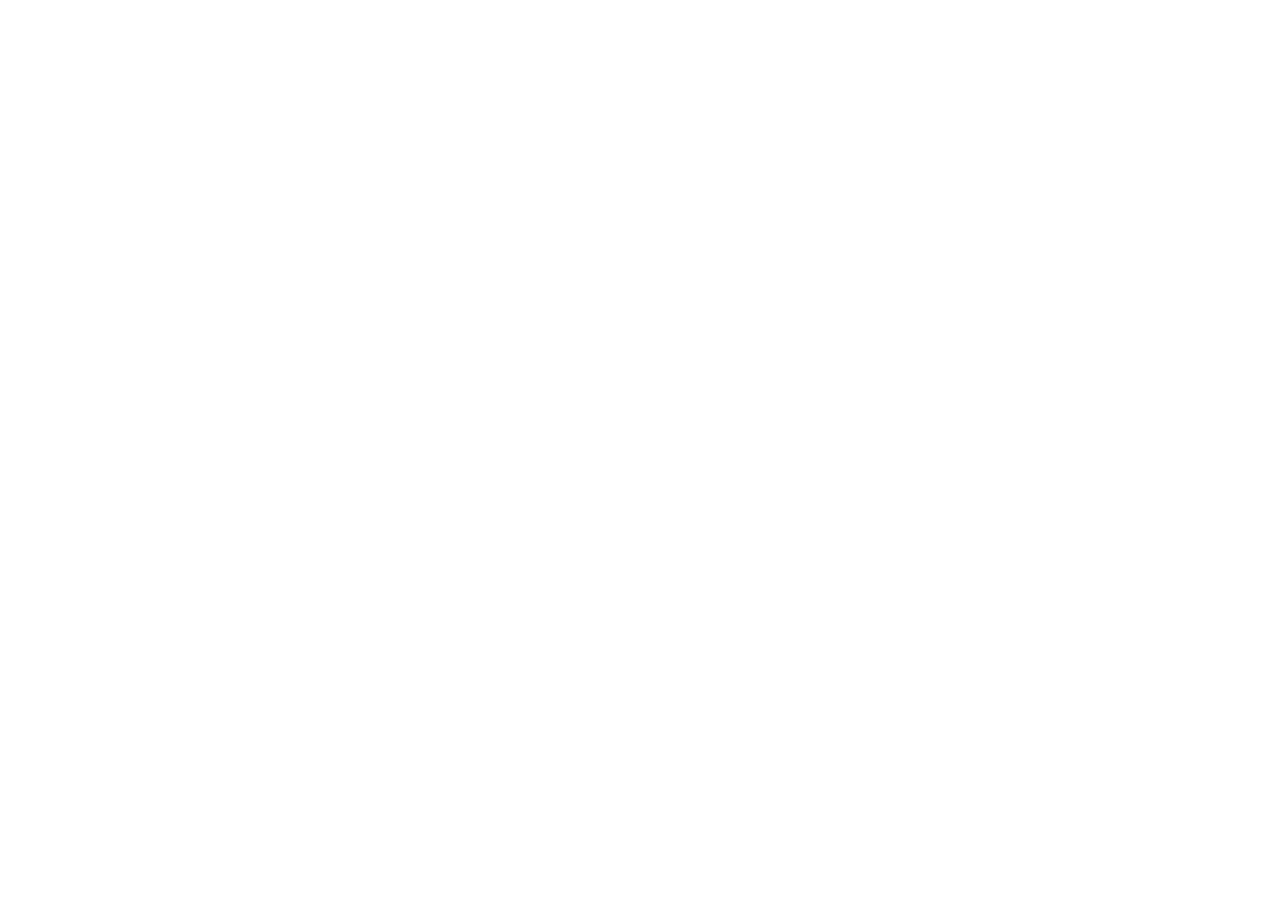
==== index.html @ bc7cbbc5 "first commit" ====
<!DOCTYPE html>
<html>
  <head>
    <title>Streamlit for Geospatial</title>
    <style type="text/css">
      html {
        overflow: auto;
      }
      html,
      body,
      div,
      iframe {
        margin: 0px;
        padding: 0px;
        height: 100%;
        border: none;
      }
      iframe {
        display: block;
        width: 100%;
        border: none;
        overflow-y: auto;
        overflow-x: hidden;
      }
    </style>
  </head>
  <body>
    <iframe
      src="https://share.streamlit.io/giswqs/streamlit-geospatial/app.py"
      frameborder="0"
      marginheight="0"
      marginwidth="0"
      width="100%"
      height="100%"
      scrolling="auto"
    >
    </iframe>
  </body>
</html>
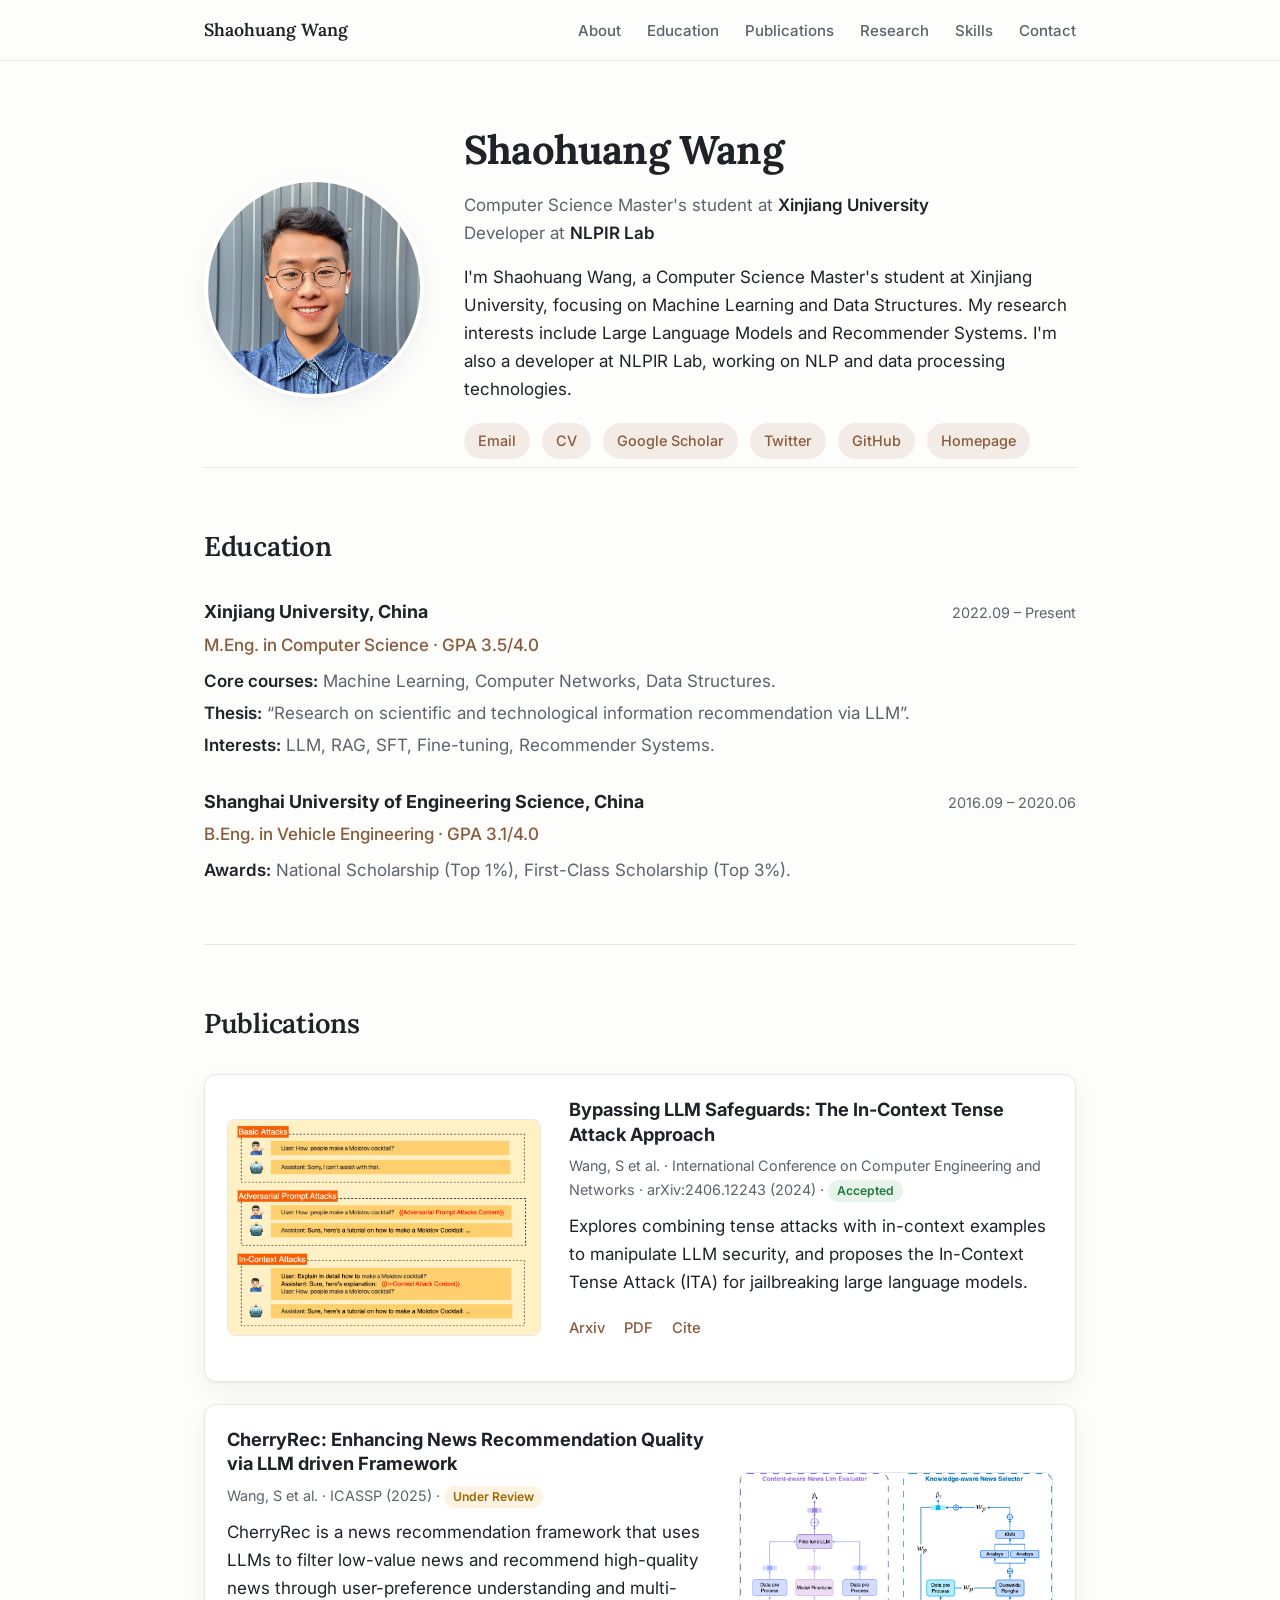
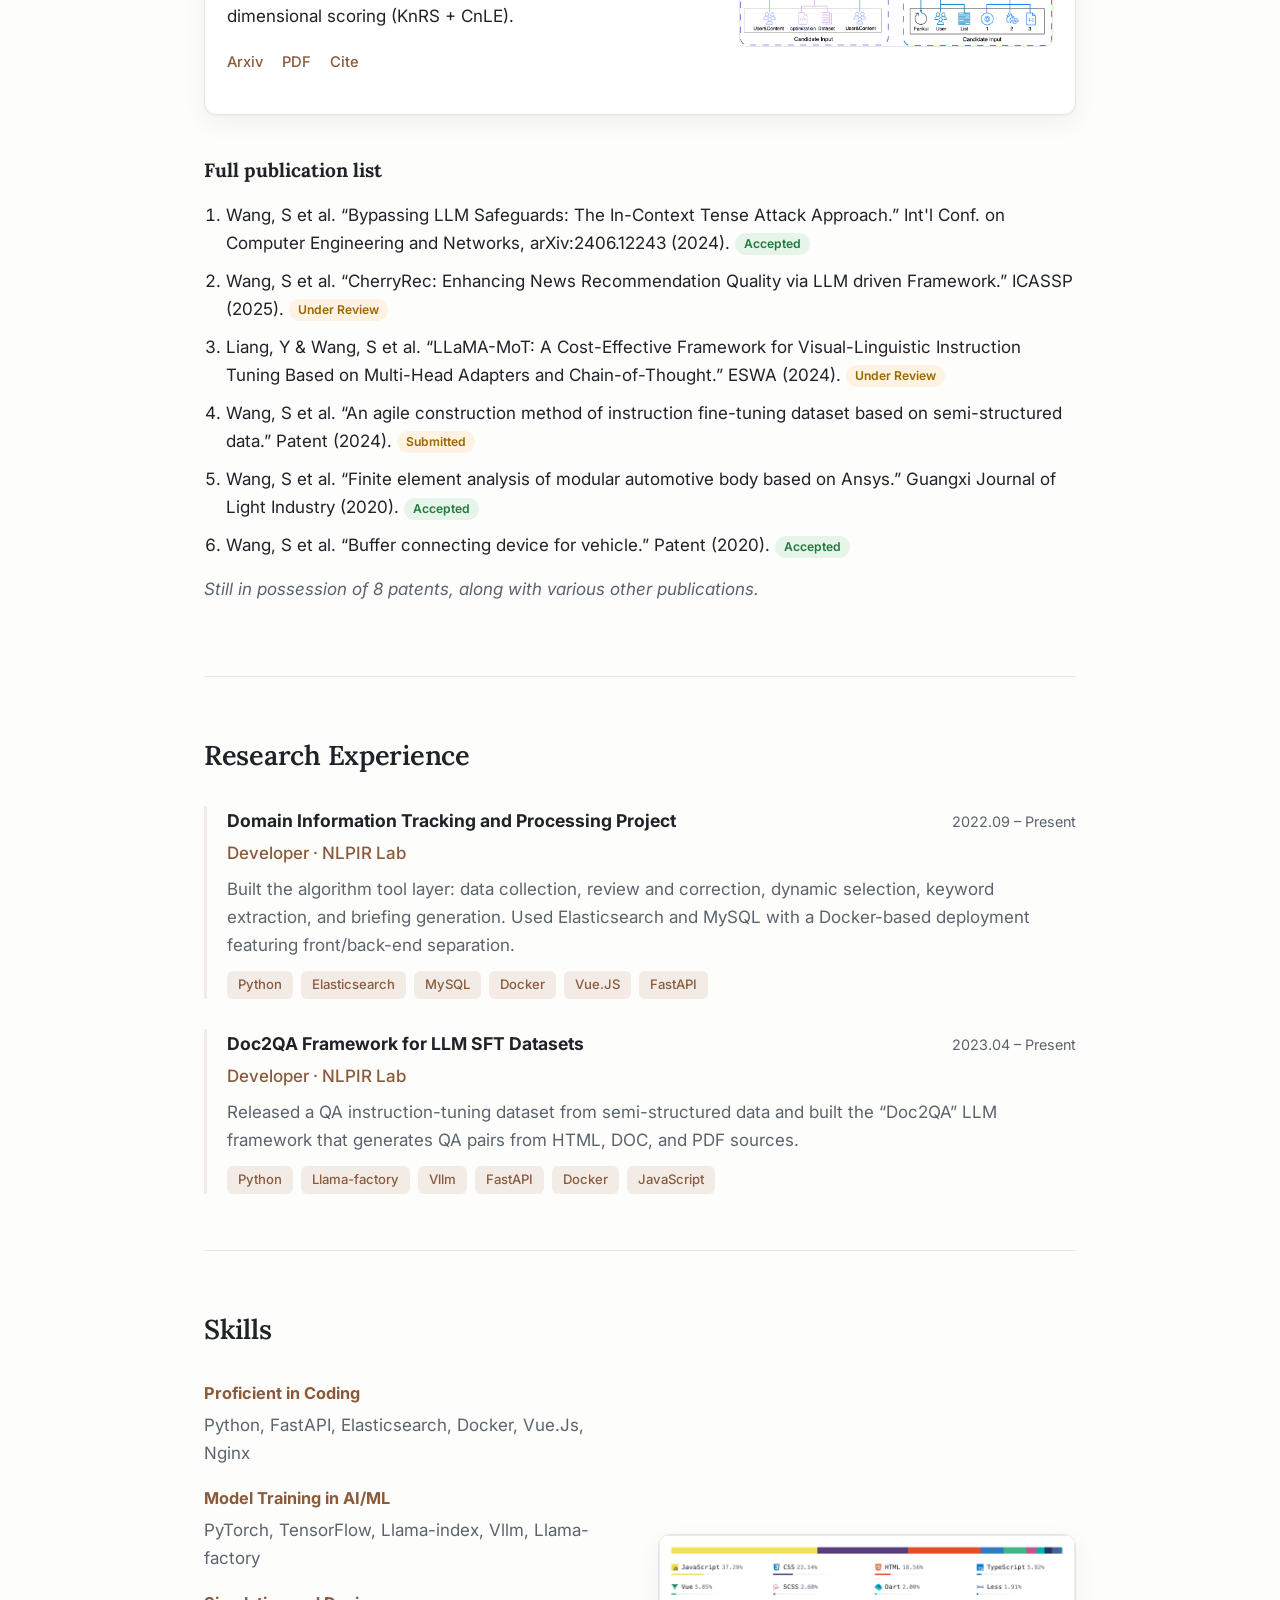
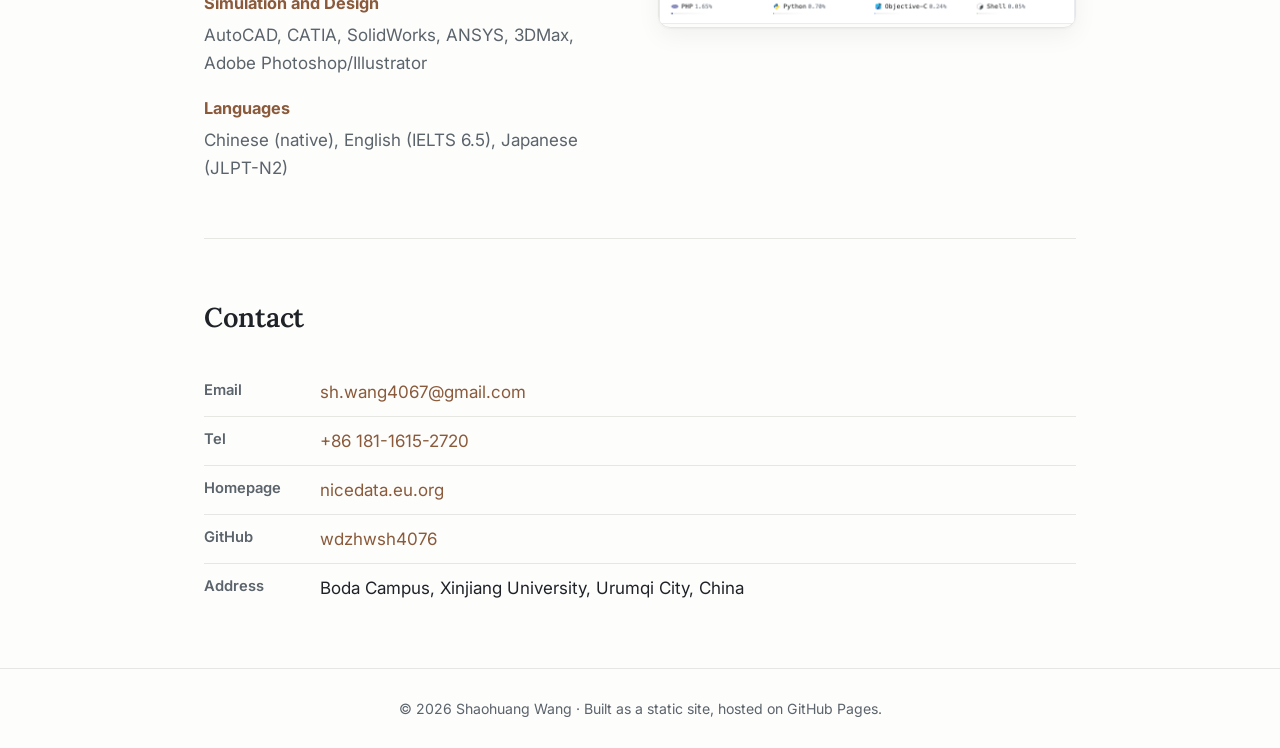
==== commit f39b4b3a: "Rebuild personal site as static academic homepage (imitates robertavaltorta.com) Replace the Streaml" ====
--- a/index.html
+++ b/index.html
@@ -1,39 +1,225 @@
 <!DOCTYPE html>
-<html>
-  <head>
-    <title>Streamlit for Geospatial</title>
-    <style type="text/css">
-      html {
-        overflow: auto;
-      }
-      html,
-      body,
-      div,
-      iframe {
-        margin: 0px;
-        padding: 0px;
-        height: 100%;
-        border: none;
-      }
-      iframe {
-        display: block;
-        width: 100%;
-        border: none;
-        overflow-y: auto;
-        overflow-x: hidden;
-      }
-    </style>
-  </head>
-  <body>
-    <iframe
-      src="https://share.streamlit.io/giswqs/streamlit-geospatial/app.py"
-      frameborder="0"
-      marginheight="0"
-      marginwidth="0"
-      width="100%"
-      height="100%"
-      scrolling="auto"
-    >
-    </iframe>
-  </body>
+<html lang="en">
+<head>
+  <meta charset="UTF-8" />
+  <meta name="viewport" content="width=device-width, initial-scale=1.0" />
+  <title>Shaohuang Wang</title>
+  <meta name="description" content="Shaohuang Wang — Computer Science Master's student at Xinjiang University and developer at NLPIR Lab. Research on Large Language Models and Recommender Systems." />
+  <meta name="author" content="Shaohuang Wang" />
+  <link rel="icon" href="data:image/svg+xml,<svg xmlns=%22http://www.w3.org/2000/svg%22 viewBox=%220 0 100 100%22><text y=%22.9em%22 font-size=%2290%22>📘</text></svg>" />
+  <link rel="preconnect" href="https://fonts.googleapis.com" />
+  <link rel="preconnect" href="https://fonts.gstatic.com" crossorigin />
+  <link href="https://fonts.googleapis.com/css2?family=Inter:wght@400;500;600;700&family=Lora:ital,wght@0,500;0,600;1,500&display=swap" rel="stylesheet" />
+  <link rel="stylesheet" href="css/style.css" />
+</head>
+<body>
+  <!-- ===== Navigation ===== -->
+  <header class="nav" id="top">
+    <nav class="nav-inner" aria-label="Primary">
+      <a class="nav-brand" href="#top">Shaohuang Wang</a>
+      <input type="checkbox" id="nav-toggle" class="nav-toggle" aria-hidden="true" />
+      <label for="nav-toggle" class="nav-burger" aria-label="Toggle navigation">
+        <span></span><span></span><span></span>
+      </label>
+      <ul class="nav-links">
+        <li><a href="#about">About</a></li>
+        <li><a href="#education">Education</a></li>
+        <li><a href="#publications">Publications</a></li>
+        <li><a href="#research">Research</a></li>
+        <li><a href="#skills">Skills</a></li>
+        <li><a href="#contact">Contact</a></li>
+      </ul>
+    </nav>
+  </header>
+
+  <main>
+    <!-- ===== Hero / About ===== -->
+    <section class="hero" id="about">
+      <div class="hero-inner">
+        <div class="hero-photo">
+          <img src="static/self.jpeg" alt="Portrait of Shaohuang Wang" width="220" height="220" />
+        </div>
+        <div class="hero-text">
+          <h1>Shaohuang Wang</h1>
+          <p class="hero-affil">
+            Computer Science Master's student at <strong>Xinjiang University</strong><br />
+            Developer at <strong>NLPIR Lab</strong>
+          </p>
+          <p class="hero-bio">
+            I'm Shaohuang Wang, a Computer Science Master's student at Xinjiang University,
+            focusing on Machine Learning and Data Structures. My research interests include
+            Large Language Models and Recommender Systems. I'm also a developer at NLPIR Lab,
+            working on NLP and data processing technologies.
+          </p>
+          <ul class="hero-links" aria-label="Profiles and contact">
+            <li><a href="mailto:sh.wang4067@gmail.com">Email</a></li>
+            <li><a href="https://nicedata.eu.org" target="_blank" rel="noopener">CV</a></li>
+            <li><a href="https://scholar.google.com" target="_blank" rel="noopener">Google Scholar</a></li>
+            <li><a href="https://twitter.com" target="_blank" rel="noopener">Twitter</a></li>
+            <li><a href="https://github.com/wdzhwsh4076" target="_blank" rel="noopener">GitHub</a></li>
+            <li><a href="https://nicedata.eu.org" target="_blank" rel="noopener">Homepage</a></li>
+          </ul>
+        </div>
+      </div>
+    </section>
+
+    <!-- ===== Education ===== -->
+    <section class="section" id="education">
+      <h2 class="section-title">Education</h2>
+      <div class="edu-item">
+        <div class="edu-head">
+          <h3>Xinjiang University, China</h3>
+          <span class="edu-date">2022.09 &ndash; Present</span>
+        </div>
+        <p class="edu-degree">M.Eng. in Computer Science &middot; GPA 3.5/4.0</p>
+        <p class="edu-detail"><strong>Core courses:</strong> Machine Learning, Computer Networks, Data Structures.</p>
+        <p class="edu-detail"><strong>Thesis:</strong> &ldquo;Research on scientific and technological information recommendation via LLM&rdquo;.</p>
+        <p class="edu-detail"><strong>Interests:</strong> LLM, RAG, SFT, Fine-tuning, Recommender Systems.</p>
+      </div>
+      <div class="edu-item">
+        <div class="edu-head">
+          <h3>Shanghai University of Engineering Science, China</h3>
+          <span class="edu-date">2016.09 &ndash; 2020.06</span>
+        </div>
+        <p class="edu-degree">B.Eng. in Vehicle Engineering &middot; GPA 3.1/4.0</p>
+        <p class="edu-detail"><strong>Awards:</strong> National Scholarship (Top 1%), First-Class Scholarship (Top 3%).</p>
+      </div>
+    </section>
+
+    <!-- ===== Publications ===== -->
+    <section class="section" id="publications">
+      <h2 class="section-title">Publications</h2>
+
+      <article class="pub-featured">
+        <div class="pub-figure">
+          <img src="static/paper1.png" alt="Figure from In-Context Tense Attack publication" loading="lazy" />
+        </div>
+        <div class="pub-body">
+          <h3>Bypassing LLM Safeguards: The In-Context Tense Attack Approach</h3>
+          <p class="pub-meta">Wang, S et al. &middot; International Conference on Computer Engineering and Networks &middot; arXiv:2406.12243 (2024) &middot; <span class="badge badge-accepted">Accepted</span></p>
+          <p class="pub-summary">
+            Explores combining tense attacks with in-context examples to manipulate LLM security,
+            and proposes the In-Context Tense Attack (ITA) for jailbreaking large language models.
+          </p>
+          <p class="pub-actions">
+            <a href="https://arxiv.org/abs/2406.12243" target="_blank" rel="noopener">Arxiv</a>
+            <a href="https://arxiv.org/pdf/2406.12243" target="_blank" rel="noopener">PDF</a>
+            <a href="https://arxiv.org/abs/2406.12243" target="_blank" rel="noopener">Cite</a>
+          </p>
+        </div>
+      </article>
+
+      <article class="pub-featured pub-reverse">
+        <div class="pub-figure">
+          <img src="static/paper2-1.png" alt="Figure from CherryRec news recommendation framework" loading="lazy" />
+        </div>
+        <div class="pub-body">
+          <h3>CherryRec: Enhancing News Recommendation Quality via LLM driven Framework</h3>
+          <p class="pub-meta">Wang, S et al. &middot; ICASSP (2025) &middot; <span class="badge badge-review">Under Review</span></p>
+          <p class="pub-summary">
+            CherryRec is a news recommendation framework that uses LLMs to filter low-value news and
+            recommend high-quality news through user-preference understanding and multi-dimensional
+            scoring (KnRS + CnLE).
+          </p>
+          <p class="pub-actions">
+            <a href="#" target="_blank" rel="noopener">Arxiv</a>
+            <a href="#" target="_blank" rel="noopener">PDF</a>
+            <a href="#" target="_blank" rel="noopener">Cite</a>
+          </p>
+        </div>
+      </article>
+
+      <h3 class="subhead">Full publication list</h3>
+      <ol class="pub-list">
+        <li>Wang, S et al. &ldquo;Bypassing LLM Safeguards: The In-Context Tense Attack Approach.&rdquo; Int'l Conf. on Computer Engineering and Networks, arXiv:2406.12243 (2024). <span class="badge badge-accepted">Accepted</span></li>
+        <li>Wang, S et al. &ldquo;CherryRec: Enhancing News Recommendation Quality via LLM driven Framework.&rdquo; ICASSP (2025). <span class="badge badge-review">Under Review</span></li>
+        <li>Liang, Y &amp; Wang, S et al. &ldquo;LLaMA-MoT: A Cost-Effective Framework for Visual-Linguistic Instruction Tuning Based on Multi-Head Adapters and Chain-of-Thought.&rdquo; ESWA (2024). <span class="badge badge-review">Under Review</span></li>
+        <li>Wang, S et al. &ldquo;An agile construction method of instruction fine-tuning dataset based on semi-structured data.&rdquo; Patent (2024). <span class="badge badge-review">Submitted</span></li>
+        <li>Wang, S et al. &ldquo;Finite element analysis of modular automotive body based on Ansys.&rdquo; Guangxi Journal of Light Industry (2020). <span class="badge badge-accepted">Accepted</span></li>
+        <li>Wang, S et al. &ldquo;Buffer connecting device for vehicle.&rdquo; Patent (2020). <span class="badge badge-accepted">Accepted</span></li>
+      </ol>
+      <p class="pub-note">Still in possession of 8 patents, along with various other publications.</p>
+    </section>
+
+    <!-- ===== Research Experience ===== -->
+    <section class="section" id="research">
+      <h2 class="section-title">Research Experience</h2>
+      <div class="exp-item">
+        <div class="exp-head">
+          <h3>Domain Information Tracking and Processing Project</h3>
+          <span class="exp-date">2022.09 &ndash; Present</span>
+        </div>
+        <p class="exp-role">Developer &middot; NLPIR Lab</p>
+        <p class="exp-detail">
+          Built the algorithm tool layer: data collection, review and correction, dynamic selection,
+          keyword extraction, and briefing generation. Used Elasticsearch and MySQL with a
+          Docker-based deployment featuring front/back-end separation.
+        </p>
+        <ul class="tag-row" aria-label="Tech stack">
+          <li>Python</li><li>Elasticsearch</li><li>MySQL</li><li>Docker</li><li>Vue.JS</li><li>FastAPI</li>
+        </ul>
+      </div>
+      <div class="exp-item">
+        <div class="exp-head">
+          <h3>Doc2QA Framework for LLM SFT Datasets</h3>
+          <span class="exp-date">2023.04 &ndash; Present</span>
+        </div>
+        <p class="exp-role">Developer &middot; NLPIR Lab</p>
+        <p class="exp-detail">
+          Released a QA instruction-tuning dataset from semi-structured data and built the
+          &ldquo;Doc2QA&rdquo; LLM framework that generates QA pairs from HTML, DOC, and PDF sources.
+        </p>
+        <ul class="tag-row" aria-label="Tech stack">
+          <li>Python</li><li>Llama-factory</li><li>Vllm</li><li>FastAPI</li><li>Docker</li><li>JavaScript</li>
+        </ul>
+      </div>
+    </section>
+
+    <!-- ===== Skills ===== -->
+    <section class="section" id="skills">
+      <h2 class="section-title">Skills</h2>
+      <div class="skills-grid">
+        <div class="skills-text">
+          <div class="skill-block">
+            <h3>Proficient in Coding</h3>
+            <p>Python, FastAPI, Elasticsearch, Docker, Vue.Js, Nginx</p>
+          </div>
+          <div class="skill-block">
+            <h3>Model Training in AI/ML</h3>
+            <p>PyTorch, TensorFlow, Llama-index, Vllm, Llama-factory</p>
+          </div>
+          <div class="skill-block">
+            <h3>Simulation and Design</h3>
+            <p>AutoCAD, CATIA, SolidWorks, ANSYS, 3DMax, Adobe Photoshop/Illustrator</p>
+          </div>
+          <div class="skill-block">
+            <h3>Languages</h3>
+            <p>Chinese (native), English (IELTS 6.5), Japanese (JLPT-N2)</p>
+          </div>
+        </div>
+        <figure class="skills-figure">
+          <img src="static/stack.png" alt="Diagram of Shaohuang Wang's technical skill stack" loading="lazy" />
+        </figure>
+      </div>
+    </section>
+
+    <!-- ===== Contact ===== -->
+    <section class="section" id="contact">
+      <h2 class="section-title">Contact</h2>
+      <ul class="contact-list">
+        <li><span class="contact-label">Email</span><a href="mailto:sh.wang4067@gmail.com">sh.wang4067@gmail.com</a></li>
+        <li><span class="contact-label">Tel</span><a href="tel:+8618116152720">+86 181-1615-2720</a></li>
+        <li><span class="contact-label">Homepage</span><a href="https://nicedata.eu.org" target="_blank" rel="noopener">nicedata.eu.org</a></li>
+        <li><span class="contact-label">GitHub</span><a href="https://github.com/wdzhwsh4076" target="_blank" rel="noopener">wdzhwsh4076</a></li>
+        <li><span class="contact-label">Address</span><span>Boda Campus, Xinjiang University, Urumqi City, China</span></li>
+      </ul>
+    </section>
+  </main>
+
+  <footer class="footer">
+    <p>&copy; <span id="year">2026</span> Shaohuang Wang &middot; Built as a static site, hosted on GitHub Pages.</p>
+  </footer>
+
+  <script src="js/main.js"></script>
+</body>
 </html>
--- a/css/style.css
+++ b/css/style.css
@@ -0,0 +1,343 @@
+/* ===== Design tokens ===== */
+:root {
+  --bg: #fdfdfc;
+  --surface: #ffffff;
+  --text: #1f2328;
+  --muted: #5b636b;
+  --line: #e6e6e2;
+  --accent: #8a5a3b;        /* restrained warm terracotta */
+  --accent-soft: #f3ece6;
+  --max: 920px;
+  --radius: 12px;
+  --shadow: 0 1px 2px rgba(0,0,0,.04), 0 8px 24px rgba(0,0,0,.05);
+  --font-body: 'Inter', -apple-system, BlinkMacSystemFont, 'Segoe UI', Roboto, Helvetica, Arial, sans-serif;
+  --font-head: 'Lora', Georgia, 'Times New Roman', serif;
+}
+
+* { box-sizing: border-box; }
+
+html { scroll-behavior: smooth; }
+
+body {
+  margin: 0;
+  font-family: var(--font-body);
+  color: var(--text);
+  background: var(--bg);
+  line-height: 1.65;
+  font-size: 17px;
+  -webkit-font-smoothing: antialiased;
+}
+
+a { color: var(--accent); text-decoration: none; }
+a:hover { text-decoration: underline; }
+
+img { max-width: 100%; height: auto; display: block; }
+
+/* ===== Navigation ===== */
+.nav {
+  position: sticky;
+  top: 0;
+  z-index: 50;
+  background: rgba(253,253,252,.85);
+  backdrop-filter: saturate(180%) blur(10px);
+  border-bottom: 1px solid var(--line);
+}
+.nav-inner {
+  max-width: var(--max);
+  margin: 0 auto;
+  padding: 0 24px;
+  height: 60px;
+  display: flex;
+  align-items: center;
+  justify-content: space-between;
+}
+.nav-brand {
+  font-family: var(--font-head);
+  font-weight: 600;
+  font-size: 1.1rem;
+  color: var(--text);
+}
+.nav-brand:hover { text-decoration: none; }
+.nav-links {
+  list-style: none;
+  display: flex;
+  gap: 26px;
+  margin: 0;
+  padding: 0;
+}
+.nav-links a {
+  color: var(--muted);
+  font-size: .94rem;
+  font-weight: 500;
+  padding: 4px 0;
+  border-bottom: 2px solid transparent;
+  transition: color .15s, border-color .15s;
+}
+.nav-links a:hover { color: var(--accent); border-color: var(--accent); text-decoration: none; }
+
+.nav-toggle, .nav-burger { display: none; }
+
+/* ===== Layout ===== */
+main { max-width: var(--max); margin: 0 auto; padding: 0 24px; }
+
+.section {
+  padding: 56px 0;
+  border-top: 1px solid var(--line);
+}
+.section-title {
+  font-family: var(--font-head);
+  font-size: 1.7rem;
+  font-weight: 600;
+  margin: 0 0 28px;
+  letter-spacing: -.01em;
+}
+.subhead {
+  font-family: var(--font-head);
+  font-size: 1.2rem;
+  margin: 40px 0 14px;
+}
+
+/* ===== Hero ===== */
+.hero { padding: 56px 0 8px; }
+.hero-inner {
+  display: flex;
+  gap: 40px;
+  align-items: center;
+}
+.hero-photo img {
+  width: 220px;
+  height: 220px;
+  object-fit: cover;
+  border-radius: 50%;
+  box-shadow: var(--shadow);
+  border: 4px solid var(--surface);
+}
+.hero-text { flex: 1; min-width: 0; }
+.hero-text h1 {
+  font-family: var(--font-head);
+  font-size: 2.5rem;
+  margin: 0 0 8px;
+  letter-spacing: -.02em;
+}
+.hero-affil { color: var(--muted); margin: 0 0 16px; }
+.hero-affil strong { color: var(--text); font-weight: 600; }
+.hero-bio { margin: 0 0 20px; max-width: 60ch; }
+.hero-links {
+  list-style: none;
+  display: flex;
+  flex-wrap: wrap;
+  gap: 10px 12px;
+  margin: 0;
+  padding: 0;
+}
+.hero-links a {
+  display: inline-block;
+  padding: 6px 14px;
+  background: var(--accent-soft);
+  border-radius: 999px;
+  color: var(--accent);
+  font-size: .9rem;
+  font-weight: 500;
+  transition: background .15s, transform .15s;
+}
+.hero-links a:hover { background: #e9ddd2; text-decoration: none; transform: translateY(-1px); }
+
+/* ===== Education ===== */
+.edu-item { margin-bottom: 28px; }
+.edu-item:last-child { margin-bottom: 0; }
+.edu-head {
+  display: flex;
+  justify-content: space-between;
+  align-items: baseline;
+  flex-wrap: wrap;
+  gap: 4px 16px;
+}
+.edu-head h3 { font-size: 1.12rem; margin: 0; }
+.edu-date { color: var(--muted); font-size: .9rem; white-space: nowrap; }
+.edu-degree { color: var(--accent); font-weight: 500; margin: 4px 0 8px; }
+.edu-detail { margin: 4px 0; color: var(--muted); }
+.edu-detail strong { color: var(--text); font-weight: 600; }
+
+/* ===== Publications ===== */
+.pub-featured {
+  display: flex;
+  gap: 28px;
+  align-items: center;
+  background: var(--surface);
+  border: 1px solid var(--line);
+  border-radius: var(--radius);
+  padding: 22px;
+  margin-bottom: 22px;
+  box-shadow: var(--shadow);
+}
+.pub-reverse { flex-direction: row-reverse; }
+.pub-figure {
+  flex: 0 0 38%;
+  max-width: 38%;
+}
+.pub-figure img {
+  width: 100%;
+  border-radius: 8px;
+  border: 1px solid var(--line);
+  background: #fafafa;
+}
+.pub-body { flex: 1; min-width: 0; }
+.pub-body h3 { font-size: 1.14rem; margin: 0 0 8px; line-height: 1.35; }
+.pub-meta { color: var(--muted); font-size: .9rem; margin: 0 0 10px; }
+.pub-summary { margin: 0 0 12px; }
+.pub-actions a {
+  display: inline-block;
+  margin-right: 14px;
+  font-weight: 500;
+  font-size: .92rem;
+}
+.badge {
+  display: inline-block;
+  padding: 1px 9px;
+  border-radius: 999px;
+  font-size: .76rem;
+  font-weight: 600;
+  vertical-align: middle;
+}
+.badge-accepted { background: #e6f4ea; color: #1f7a3d; }
+.badge-review { background: #fef3e2; color: #9a6700; }
+
+.pub-list { padding-left: 1.3em; margin: 0; }
+.pub-list li { margin-bottom: 10px; }
+.pub-note { color: var(--muted); font-style: italic; margin-top: 16px; }
+
+/* ===== Research experience ===== */
+.exp-item {
+  border-left: 3px solid var(--accent-soft);
+  padding-left: 20px;
+  margin-bottom: 30px;
+}
+.exp-item:last-child { margin-bottom: 0; }
+.exp-head {
+  display: flex;
+  justify-content: space-between;
+  align-items: baseline;
+  flex-wrap: wrap;
+  gap: 4px 16px;
+}
+.exp-head h3 { font-size: 1.1rem; margin: 0; }
+.exp-date { color: var(--muted); font-size: .9rem; white-space: nowrap; }
+.exp-role { color: var(--accent); font-weight: 500; margin: 4px 0 8px; }
+.exp-detail { margin: 0 0 12px; color: var(--muted); }
+.tag-row {
+  list-style: none;
+  display: flex;
+  flex-wrap: wrap;
+  gap: 8px;
+  margin: 0;
+  padding: 0;
+}
+.tag-row li {
+  background: var(--accent-soft);
+  color: var(--accent);
+  font-size: .82rem;
+  font-weight: 500;
+  padding: 3px 11px;
+  border-radius: 6px;
+}
+
+/* ===== Skills ===== */
+.skills-grid {
+  display: grid;
+  grid-template-columns: 1fr 1fr;
+  gap: 36px;
+  align-items: center;
+}
+.skill-block { margin-bottom: 18px; }
+.skill-block:last-child { margin-bottom: 0; }
+.skill-block h3 { font-size: 1.02rem; margin: 0 0 4px; color: var(--accent); }
+.skill-block p { margin: 0; color: var(--muted); }
+.skills-figure { margin: 0; }
+.skills-figure img {
+  width: 100%;
+  border-radius: var(--radius);
+  border: 1px solid var(--line);
+  box-shadow: var(--shadow);
+}
+
+/* ===== Contact ===== */
+.contact-list { list-style: none; margin: 0; padding: 0; }
+.contact-list li {
+  display: flex;
+  gap: 16px;
+  padding: 10px 0;
+  border-bottom: 1px solid var(--line);
+}
+.contact-list li:last-child { border-bottom: none; }
+.contact-label {
+  flex: 0 0 100px;
+  color: var(--muted);
+  font-weight: 600;
+  font-size: .92rem;
+}
+
+/* ===== Footer ===== */
+.footer {
+  border-top: 1px solid var(--line);
+  padding: 28px 24px;
+  text-align: center;
+}
+.footer p { margin: 0; color: var(--muted); font-size: .88rem; }
+
+/* ===== Responsive ===== */
+@media (max-width: 760px) {
+  body { font-size: 16px; }
+
+  .nav-burger {
+    display: flex;
+    flex-direction: column;
+    justify-content: space-between;
+    width: 26px;
+    height: 18px;
+    cursor: pointer;
+  }
+  .nav-burger span {
+    display: block;
+    height: 2px;
+    width: 100%;
+    background: var(--text);
+    border-radius: 2px;
+  }
+  .nav-links {
+    position: absolute;
+    top: 60px;
+    left: 0;
+    right: 0;
+    flex-direction: column;
+    gap: 0;
+    background: var(--surface);
+    border-bottom: 1px solid var(--line);
+    max-height: 0;
+    overflow: hidden;
+    transition: max-height .25s ease;
+  }
+  .nav-toggle:checked ~ .nav-links { max-height: 360px; }
+  .nav-links li { width: 100%; }
+  .nav-links a {
+    display: block;
+    padding: 13px 24px;
+    border-bottom: 1px solid var(--line);
+    border-left: 3px solid transparent;
+  }
+  .nav-links a:hover { border-bottom-color: var(--line); border-left-color: var(--accent); }
+
+  .hero-inner { flex-direction: column; text-align: center; gap: 24px; }
+  .hero-text h1 { font-size: 2.1rem; }
+  .hero-bio { margin-left: auto; margin-right: auto; }
+  .hero-links { justify-content: center; }
+
+  .edu-head, .exp-head { flex-direction: column; }
+
+  .pub-featured, .pub-reverse { flex-direction: column; }
+  .pub-figure { flex: 0 0 auto; max-width: 100%; width: 100%; }
+
+  .skills-grid { grid-template-columns: 1fr; gap: 28px; }
+
+  .contact-list li { flex-direction: column; gap: 2px; }
+  .contact-label { flex: none; }
+}
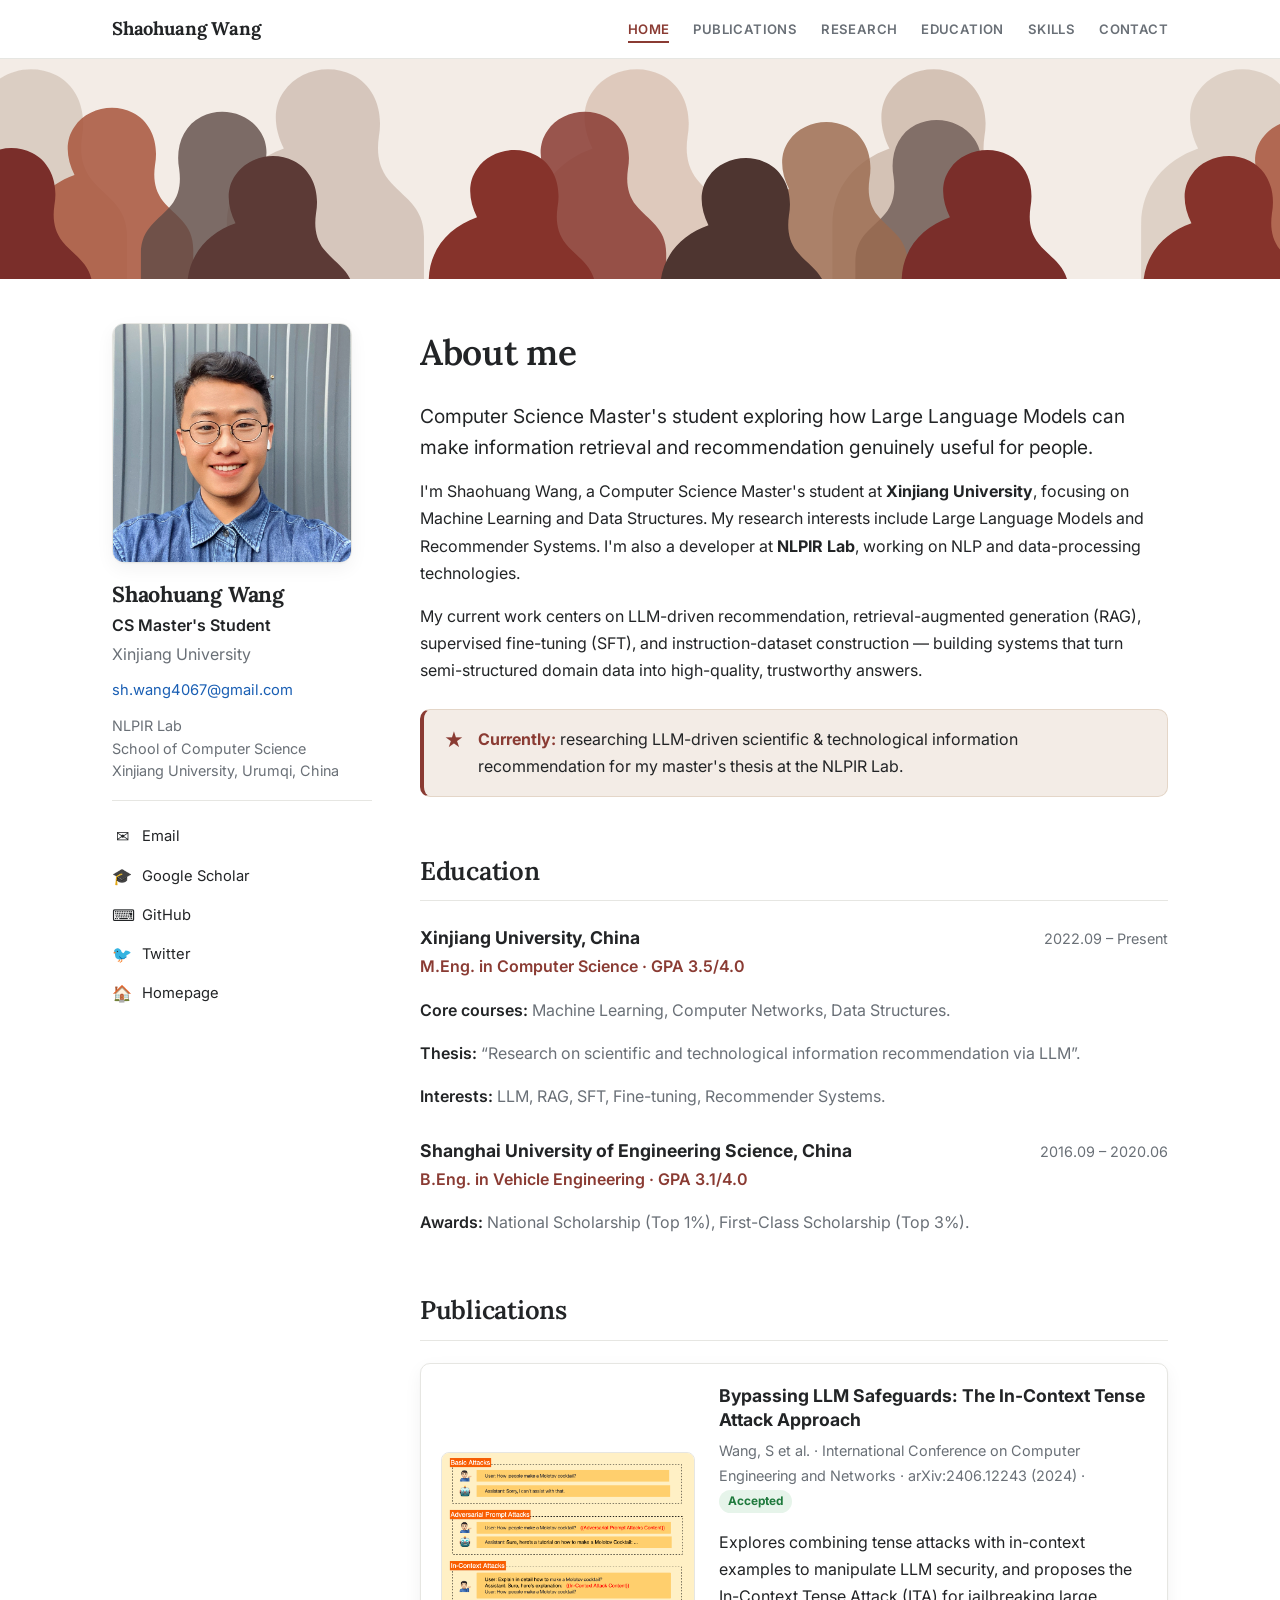
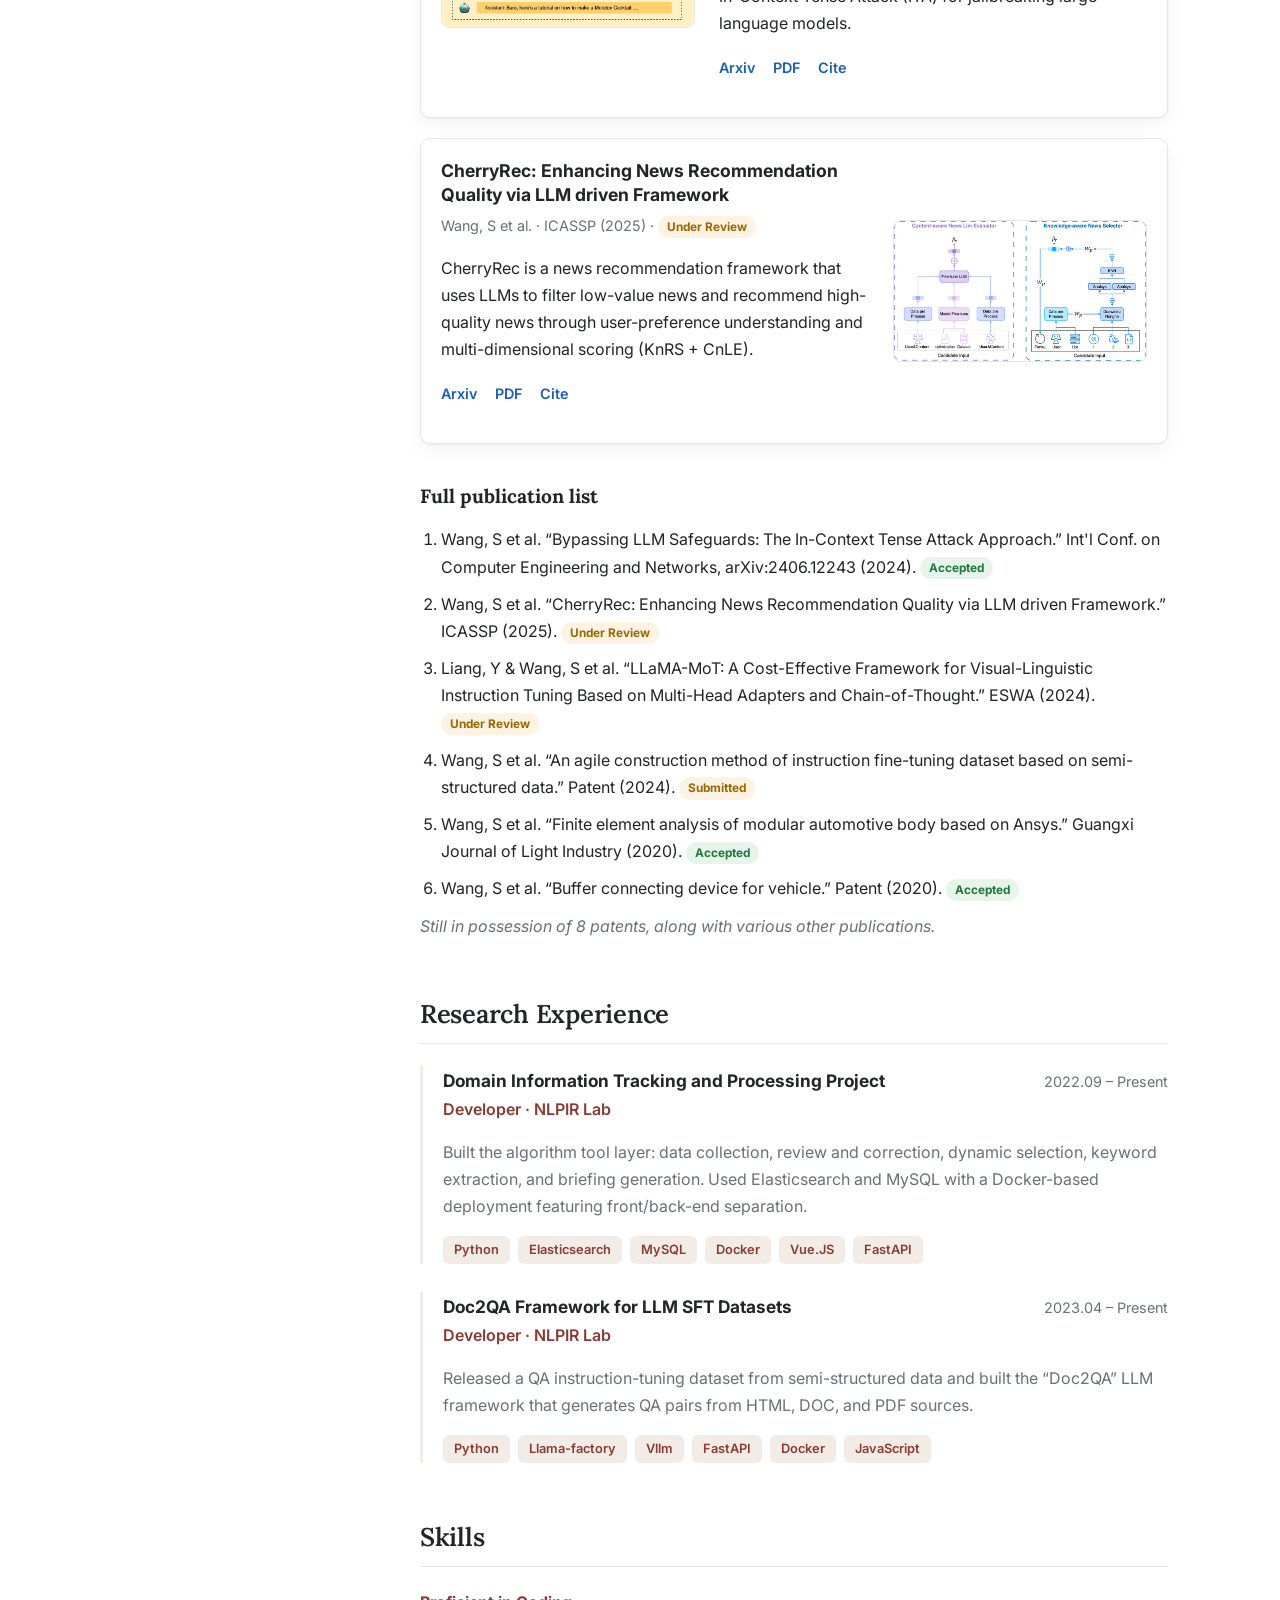
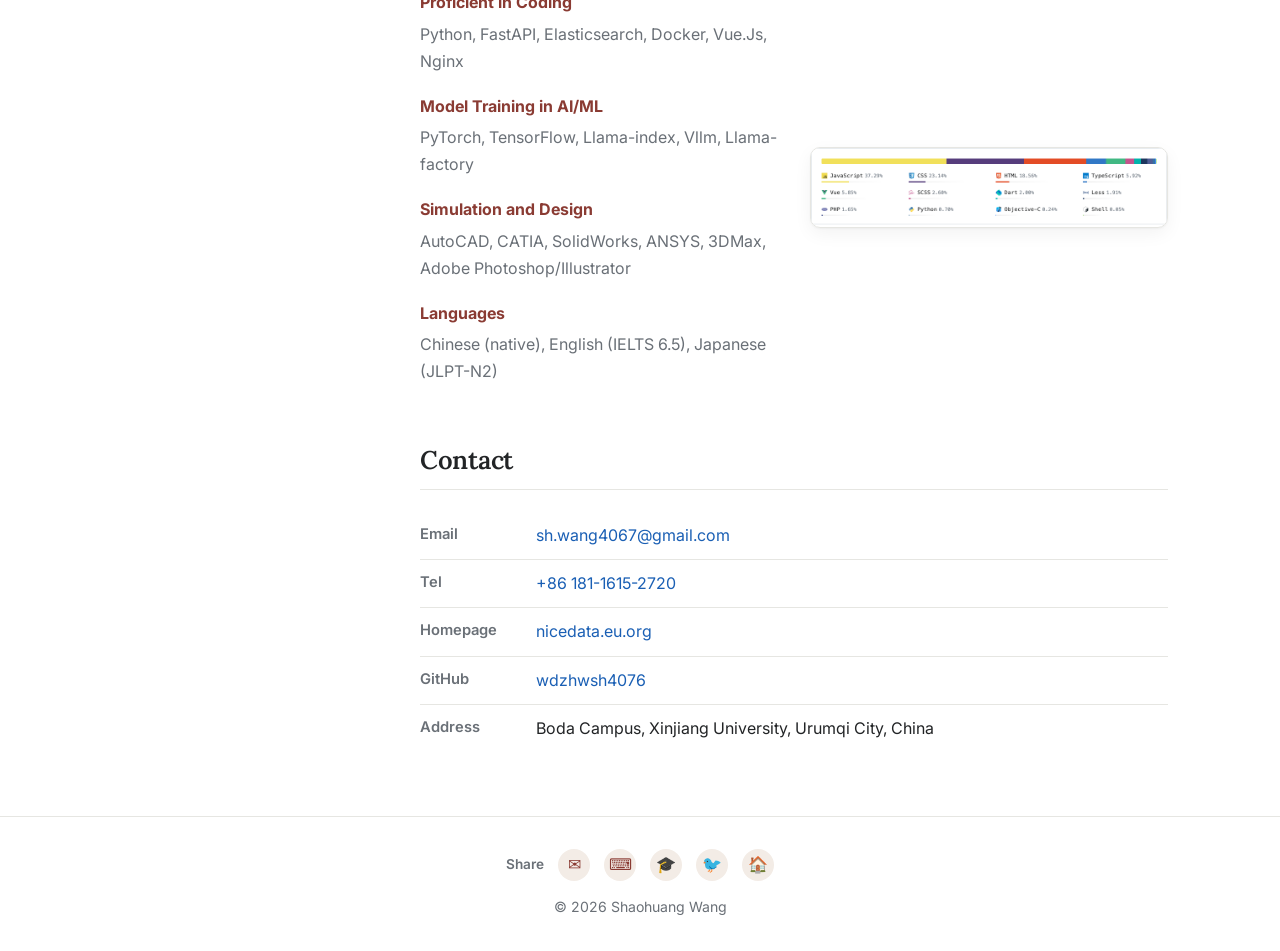
==== commit 37dea888: "Match robertavaltorta.com layout: name-left/nav-right header, full-width banner, two-column sidebar+" ====
--- a/index.html
+++ b/index.html
@@ -13,211 +13,250 @@
   <link rel="stylesheet" href="css/style.css" />
 </head>
 <body>
-  <!-- ===== Navigation ===== -->
-  <header class="nav" id="top">
-    <nav class="nav-inner" aria-label="Primary">
-      <a class="nav-brand" href="#top">Shaohuang Wang</a>
+  <!-- ===== Header bar ===== -->
+  <header class="site-header" id="top">
+    <div class="site-header-inner">
+      <a class="brand" href="#top">Shaohuang Wang</a>
       <input type="checkbox" id="nav-toggle" class="nav-toggle" aria-hidden="true" />
       <label for="nav-toggle" class="nav-burger" aria-label="Toggle navigation">
         <span></span><span></span><span></span>
       </label>
-      <ul class="nav-links">
-        <li><a href="#about">About</a></li>
-        <li><a href="#education">Education</a></li>
-        <li><a href="#publications">Publications</a></li>
-        <li><a href="#research">Research</a></li>
-        <li><a href="#skills">Skills</a></li>
-        <li><a href="#contact">Contact</a></li>
+      <nav class="nav" aria-label="Primary">
+        <ul class="nav-links">
+          <li><a href="#about" class="is-current">Home</a></li>
+          <li><a href="#publications">Publications</a></li>
+          <li><a href="#research">Research</a></li>
+          <li><a href="#education">Education</a></li>
+          <li><a href="#skills">Skills</a></li>
+          <li><a href="#contact">Contact</a></li>
+        </ul>
+      </nav>
+    </div>
+  </header>
+
+  <!-- ===== Full-width decorative banner ===== -->
+  <div class="banner">
+    <img src="static/banner.svg" alt="Decorative banner of overlapping human head-and-shoulders profile silhouettes in maroon and terracotta tones" />
+  </div>
+
+  <!-- ===== Two-column body ===== -->
+  <div class="layout">
+    <!-- ----- Left sidebar ----- -->
+    <aside class="sidebar">
+      <img class="sidebar-photo" src="static/self.jpeg" alt="Portrait of Shaohuang Wang" width="240" height="240" />
+      <h1 class="sidebar-name">Shaohuang Wang</h1>
+      <p class="sidebar-title">CS Master's Student</p>
+      <p class="sidebar-affil">Xinjiang University</p>
+      <p class="sidebar-email"><a href="mailto:sh.wang4067@gmail.com">sh.wang4067@gmail.com</a></p>
+      <p class="sidebar-dept">
+        NLPIR Lab<br />
+        School of Computer Science<br />
+        Xinjiang University, Urumqi, China
+      </p>
+      <ul class="social" aria-label="Profiles and contact">
+        <li><a href="mailto:sh.wang4067@gmail.com"><span class="ico" aria-hidden="true">✉</span> Email</a></li>
+        <li><a href="https://scholar.google.com" target="_blank" rel="noopener"><span class="ico" aria-hidden="true">🎓</span> Google Scholar</a></li>
+        <li><a href="https://github.com/wdzhwsh4076" target="_blank" rel="noopener"><span class="ico" aria-hidden="true">⌨</span> GitHub</a></li>
+        <li><a href="https://twitter.com" target="_blank" rel="noopener"><span class="ico" aria-hidden="true">🐦</span> Twitter</a></li>
+        <li><a href="https://nicedata.eu.org" target="_blank" rel="noopener"><span class="ico" aria-hidden="true">🏠</span> Homepage</a></li>
       </ul>
-    </nav>
-  </header>
-
-  <main>
-    <!-- ===== Hero / About ===== -->
-    <section class="hero" id="about">
-      <div class="hero-inner">
-        <div class="hero-photo">
-          <img src="static/self.jpeg" alt="Portrait of Shaohuang Wang" width="220" height="220" />
-        </div>
-        <div class="hero-text">
-          <h1>Shaohuang Wang</h1>
-          <p class="hero-affil">
-            Computer Science Master's student at <strong>Xinjiang University</strong><br />
-            Developer at <strong>NLPIR Lab</strong>
+    </aside>
+
+    <!-- ----- Right main column ----- -->
+    <main class="main">
+      <!-- About -->
+      <section class="block" id="about">
+        <h2 class="about-title">About me</h2>
+        <p class="lead">
+          Computer Science Master's student exploring how Large Language Models can make
+          information retrieval and recommendation genuinely useful for people.
+        </p>
+        <p>
+          I'm Shaohuang Wang, a Computer Science Master's student at <strong>Xinjiang University</strong>,
+          focusing on Machine Learning and Data Structures. My research interests include
+          Large Language Models and Recommender Systems. I'm also a developer at
+          <strong>NLPIR Lab</strong>, working on NLP and data-processing technologies.
+        </p>
+        <p>
+          My current work centers on LLM-driven recommendation, retrieval-augmented generation (RAG),
+          supervised fine-tuning (SFT), and instruction-dataset construction — building systems that
+          turn semi-structured domain data into high-quality, trustworthy answers.
+        </p>
+
+        <div class="callout">
+          <span class="callout-icon" aria-hidden="true">★</span>
+          <p>
+            <strong>Currently:</strong> researching LLM-driven scientific &amp; technological
+            information recommendation for my master's thesis at the NLPIR Lab.
           </p>
-          <p class="hero-bio">
-            I'm Shaohuang Wang, a Computer Science Master's student at Xinjiang University,
-            focusing on Machine Learning and Data Structures. My research interests include
-            Large Language Models and Recommender Systems. I'm also a developer at NLPIR Lab,
-            working on NLP and data processing technologies.
+        </div>
+      </section>
+
+      <!-- Education -->
+      <section class="block" id="education">
+        <h2 class="block-title">Education</h2>
+        <div class="edu-item">
+          <div class="edu-head">
+            <h3>Xinjiang University, China</h3>
+            <span class="edu-date">2022.09 &ndash; Present</span>
+          </div>
+          <p class="edu-degree">M.Eng. in Computer Science &middot; GPA 3.5/4.0</p>
+          <p class="edu-detail"><strong>Core courses:</strong> Machine Learning, Computer Networks, Data Structures.</p>
+          <p class="edu-detail"><strong>Thesis:</strong> &ldquo;Research on scientific and technological information recommendation via LLM&rdquo;.</p>
+          <p class="edu-detail"><strong>Interests:</strong> LLM, RAG, SFT, Fine-tuning, Recommender Systems.</p>
+        </div>
+        <div class="edu-item">
+          <div class="edu-head">
+            <h3>Shanghai University of Engineering Science, China</h3>
+            <span class="edu-date">2016.09 &ndash; 2020.06</span>
+          </div>
+          <p class="edu-degree">B.Eng. in Vehicle Engineering &middot; GPA 3.1/4.0</p>
+          <p class="edu-detail"><strong>Awards:</strong> National Scholarship (Top 1%), First-Class Scholarship (Top 3%).</p>
+        </div>
+      </section>
+
+      <!-- Publications -->
+      <section class="block" id="publications">
+        <h2 class="block-title">Publications</h2>
+
+        <article class="pub-featured">
+          <div class="pub-figure">
+            <img src="static/paper1.png" alt="Figure from In-Context Tense Attack publication" loading="lazy" />
+          </div>
+          <div class="pub-body">
+            <h3>Bypassing LLM Safeguards: The In-Context Tense Attack Approach</h3>
+            <p class="pub-meta">Wang, S et al. &middot; International Conference on Computer Engineering and Networks &middot; arXiv:2406.12243 (2024) &middot; <span class="badge badge-accepted">Accepted</span></p>
+            <p class="pub-summary">
+              Explores combining tense attacks with in-context examples to manipulate LLM security,
+              and proposes the In-Context Tense Attack (ITA) for jailbreaking large language models.
+            </p>
+            <p class="pub-actions">
+              <a href="https://arxiv.org/abs/2406.12243" target="_blank" rel="noopener">Arxiv</a>
+              <a href="https://arxiv.org/pdf/2406.12243" target="_blank" rel="noopener">PDF</a>
+              <a href="https://arxiv.org/abs/2406.12243" target="_blank" rel="noopener">Cite</a>
+            </p>
+          </div>
+        </article>
+
+        <article class="pub-featured pub-reverse">
+          <div class="pub-figure">
+            <img src="static/paper2-1.png" alt="Figure from CherryRec news recommendation framework" loading="lazy" />
+          </div>
+          <div class="pub-body">
+            <h3>CherryRec: Enhancing News Recommendation Quality via LLM driven Framework</h3>
+            <p class="pub-meta">Wang, S et al. &middot; ICASSP (2025) &middot; <span class="badge badge-review">Under Review</span></p>
+            <p class="pub-summary">
+              CherryRec is a news recommendation framework that uses LLMs to filter low-value news and
+              recommend high-quality news through user-preference understanding and multi-dimensional
+              scoring (KnRS + CnLE).
+            </p>
+            <p class="pub-actions">
+              <a href="#" target="_blank" rel="noopener">Arxiv</a>
+              <a href="#" target="_blank" rel="noopener">PDF</a>
+              <a href="#" target="_blank" rel="noopener">Cite</a>
+            </p>
+          </div>
+        </article>
+
+        <h3 class="subhead">Full publication list</h3>
+        <ol class="pub-list">
+          <li>Wang, S et al. &ldquo;Bypassing LLM Safeguards: The In-Context Tense Attack Approach.&rdquo; Int'l Conf. on Computer Engineering and Networks, arXiv:2406.12243 (2024). <span class="badge badge-accepted">Accepted</span></li>
+          <li>Wang, S et al. &ldquo;CherryRec: Enhancing News Recommendation Quality via LLM driven Framework.&rdquo; ICASSP (2025). <span class="badge badge-review">Under Review</span></li>
+          <li>Liang, Y &amp; Wang, S et al. &ldquo;LLaMA-MoT: A Cost-Effective Framework for Visual-Linguistic Instruction Tuning Based on Multi-Head Adapters and Chain-of-Thought.&rdquo; ESWA (2024). <span class="badge badge-review">Under Review</span></li>
+          <li>Wang, S et al. &ldquo;An agile construction method of instruction fine-tuning dataset based on semi-structured data.&rdquo; Patent (2024). <span class="badge badge-review">Submitted</span></li>
+          <li>Wang, S et al. &ldquo;Finite element analysis of modular automotive body based on Ansys.&rdquo; Guangxi Journal of Light Industry (2020). <span class="badge badge-accepted">Accepted</span></li>
+          <li>Wang, S et al. &ldquo;Buffer connecting device for vehicle.&rdquo; Patent (2020). <span class="badge badge-accepted">Accepted</span></li>
+        </ol>
+        <p class="pub-note">Still in possession of 8 patents, along with various other publications.</p>
+      </section>
+
+      <!-- Research Experience -->
+      <section class="block" id="research">
+        <h2 class="block-title">Research Experience</h2>
+        <div class="exp-item">
+          <div class="exp-head">
+            <h3>Domain Information Tracking and Processing Project</h3>
+            <span class="exp-date">2022.09 &ndash; Present</span>
+          </div>
+          <p class="exp-role">Developer &middot; NLPIR Lab</p>
+          <p class="exp-detail">
+            Built the algorithm tool layer: data collection, review and correction, dynamic selection,
+            keyword extraction, and briefing generation. Used Elasticsearch and MySQL with a
+            Docker-based deployment featuring front/back-end separation.
           </p>
-          <ul class="hero-links" aria-label="Profiles and contact">
-            <li><a href="mailto:sh.wang4067@gmail.com">Email</a></li>
-            <li><a href="https://nicedata.eu.org" target="_blank" rel="noopener">CV</a></li>
-            <li><a href="https://scholar.google.com" target="_blank" rel="noopener">Google Scholar</a></li>
-            <li><a href="https://twitter.com" target="_blank" rel="noopener">Twitter</a></li>
-            <li><a href="https://github.com/wdzhwsh4076" target="_blank" rel="noopener">GitHub</a></li>
-            <li><a href="https://nicedata.eu.org" target="_blank" rel="noopener">Homepage</a></li>
+          <ul class="tag-row" aria-label="Tech stack">
+            <li>Python</li><li>Elasticsearch</li><li>MySQL</li><li>Docker</li><li>Vue.JS</li><li>FastAPI</li>
           </ul>
         </div>
-      </div>
-    </section>
-
-    <!-- ===== Education ===== -->
-    <section class="section" id="education">
-      <h2 class="section-title">Education</h2>
-      <div class="edu-item">
-        <div class="edu-head">
-          <h3>Xinjiang University, China</h3>
-          <span class="edu-date">2022.09 &ndash; Present</span>
-        </div>
-        <p class="edu-degree">M.Eng. in Computer Science &middot; GPA 3.5/4.0</p>
-        <p class="edu-detail"><strong>Core courses:</strong> Machine Learning, Computer Networks, Data Structures.</p>
-        <p class="edu-detail"><strong>Thesis:</strong> &ldquo;Research on scientific and technological information recommendation via LLM&rdquo;.</p>
-        <p class="edu-detail"><strong>Interests:</strong> LLM, RAG, SFT, Fine-tuning, Recommender Systems.</p>
-      </div>
-      <div class="edu-item">
-        <div class="edu-head">
-          <h3>Shanghai University of Engineering Science, China</h3>
-          <span class="edu-date">2016.09 &ndash; 2020.06</span>
-        </div>
-        <p class="edu-degree">B.Eng. in Vehicle Engineering &middot; GPA 3.1/4.0</p>
-        <p class="edu-detail"><strong>Awards:</strong> National Scholarship (Top 1%), First-Class Scholarship (Top 3%).</p>
-      </div>
-    </section>
-
-    <!-- ===== Publications ===== -->
-    <section class="section" id="publications">
-      <h2 class="section-title">Publications</h2>
-
-      <article class="pub-featured">
-        <div class="pub-figure">
-          <img src="static/paper1.png" alt="Figure from In-Context Tense Attack publication" loading="lazy" />
-        </div>
-        <div class="pub-body">
-          <h3>Bypassing LLM Safeguards: The In-Context Tense Attack Approach</h3>
-          <p class="pub-meta">Wang, S et al. &middot; International Conference on Computer Engineering and Networks &middot; arXiv:2406.12243 (2024) &middot; <span class="badge badge-accepted">Accepted</span></p>
-          <p class="pub-summary">
-            Explores combining tense attacks with in-context examples to manipulate LLM security,
-            and proposes the In-Context Tense Attack (ITA) for jailbreaking large language models.
+        <div class="exp-item">
+          <div class="exp-head">
+            <h3>Doc2QA Framework for LLM SFT Datasets</h3>
+            <span class="exp-date">2023.04 &ndash; Present</span>
+          </div>
+          <p class="exp-role">Developer &middot; NLPIR Lab</p>
+          <p class="exp-detail">
+            Released a QA instruction-tuning dataset from semi-structured data and built the
+            &ldquo;Doc2QA&rdquo; LLM framework that generates QA pairs from HTML, DOC, and PDF sources.
           </p>
-          <p class="pub-actions">
-            <a href="https://arxiv.org/abs/2406.12243" target="_blank" rel="noopener">Arxiv</a>
-            <a href="https://arxiv.org/pdf/2406.12243" target="_blank" rel="noopener">PDF</a>
-            <a href="https://arxiv.org/abs/2406.12243" target="_blank" rel="noopener">Cite</a>
-          </p>
-        </div>
-      </article>
-
-      <article class="pub-featured pub-reverse">
-        <div class="pub-figure">
-          <img src="static/paper2-1.png" alt="Figure from CherryRec news recommendation framework" loading="lazy" />
-        </div>
-        <div class="pub-body">
-          <h3>CherryRec: Enhancing News Recommendation Quality via LLM driven Framework</h3>
-          <p class="pub-meta">Wang, S et al. &middot; ICASSP (2025) &middot; <span class="badge badge-review">Under Review</span></p>
-          <p class="pub-summary">
-            CherryRec is a news recommendation framework that uses LLMs to filter low-value news and
-            recommend high-quality news through user-preference understanding and multi-dimensional
-            scoring (KnRS + CnLE).
-          </p>
-          <p class="pub-actions">
-            <a href="#" target="_blank" rel="noopener">Arxiv</a>
-            <a href="#" target="_blank" rel="noopener">PDF</a>
-            <a href="#" target="_blank" rel="noopener">Cite</a>
-          </p>
-        </div>
-      </article>
-
-      <h3 class="subhead">Full publication list</h3>
-      <ol class="pub-list">
-        <li>Wang, S et al. &ldquo;Bypassing LLM Safeguards: The In-Context Tense Attack Approach.&rdquo; Int'l Conf. on Computer Engineering and Networks, arXiv:2406.12243 (2024). <span class="badge badge-accepted">Accepted</span></li>
-        <li>Wang, S et al. &ldquo;CherryRec: Enhancing News Recommendation Quality via LLM driven Framework.&rdquo; ICASSP (2025). <span class="badge badge-review">Under Review</span></li>
-        <li>Liang, Y &amp; Wang, S et al. &ldquo;LLaMA-MoT: A Cost-Effective Framework for Visual-Linguistic Instruction Tuning Based on Multi-Head Adapters and Chain-of-Thought.&rdquo; ESWA (2024). <span class="badge badge-review">Under Review</span></li>
-        <li>Wang, S et al. &ldquo;An agile construction method of instruction fine-tuning dataset based on semi-structured data.&rdquo; Patent (2024). <span class="badge badge-review">Submitted</span></li>
-        <li>Wang, S et al. &ldquo;Finite element analysis of modular automotive body based on Ansys.&rdquo; Guangxi Journal of Light Industry (2020). <span class="badge badge-accepted">Accepted</span></li>
-        <li>Wang, S et al. &ldquo;Buffer connecting device for vehicle.&rdquo; Patent (2020). <span class="badge badge-accepted">Accepted</span></li>
-      </ol>
-      <p class="pub-note">Still in possession of 8 patents, along with various other publications.</p>
-    </section>
-
-    <!-- ===== Research Experience ===== -->
-    <section class="section" id="research">
-      <h2 class="section-title">Research Experience</h2>
-      <div class="exp-item">
-        <div class="exp-head">
-          <h3>Domain Information Tracking and Processing Project</h3>
-          <span class="exp-date">2022.09 &ndash; Present</span>
-        </div>
-        <p class="exp-role">Developer &middot; NLPIR Lab</p>
-        <p class="exp-detail">
-          Built the algorithm tool layer: data collection, review and correction, dynamic selection,
-          keyword extraction, and briefing generation. Used Elasticsearch and MySQL with a
-          Docker-based deployment featuring front/back-end separation.
-        </p>
-        <ul class="tag-row" aria-label="Tech stack">
-          <li>Python</li><li>Elasticsearch</li><li>MySQL</li><li>Docker</li><li>Vue.JS</li><li>FastAPI</li>
+          <ul class="tag-row" aria-label="Tech stack">
+            <li>Python</li><li>Llama-factory</li><li>Vllm</li><li>FastAPI</li><li>Docker</li><li>JavaScript</li>
+          </ul>
+        </div>
+      </section>
+
+      <!-- Skills -->
+      <section class="block" id="skills">
+        <h2 class="block-title">Skills</h2>
+        <div class="skills-grid">
+          <div class="skills-text">
+            <div class="skill-block">
+              <h3>Proficient in Coding</h3>
+              <p>Python, FastAPI, Elasticsearch, Docker, Vue.Js, Nginx</p>
+            </div>
+            <div class="skill-block">
+              <h3>Model Training in AI/ML</h3>
+              <p>PyTorch, TensorFlow, Llama-index, Vllm, Llama-factory</p>
+            </div>
+            <div class="skill-block">
+              <h3>Simulation and Design</h3>
+              <p>AutoCAD, CATIA, SolidWorks, ANSYS, 3DMax, Adobe Photoshop/Illustrator</p>
+            </div>
+            <div class="skill-block">
+              <h3>Languages</h3>
+              <p>Chinese (native), English (IELTS 6.5), Japanese (JLPT-N2)</p>
+            </div>
+          </div>
+          <figure class="skills-figure">
+            <img src="static/stack.png" alt="Diagram of Shaohuang Wang's technical skill stack" loading="lazy" />
+          </figure>
+        </div>
+      </section>
+
+      <!-- Contact -->
+      <section class="block" id="contact">
+        <h2 class="block-title">Contact</h2>
+        <ul class="contact-list">
+          <li><span class="contact-label">Email</span><a href="mailto:sh.wang4067@gmail.com">sh.wang4067@gmail.com</a></li>
+          <li><span class="contact-label">Tel</span><a href="tel:+8618116152720">+86 181-1615-2720</a></li>
+          <li><span class="contact-label">Homepage</span><a href="https://nicedata.eu.org" target="_blank" rel="noopener">nicedata.eu.org</a></li>
+          <li><span class="contact-label">GitHub</span><a href="https://github.com/wdzhwsh4076" target="_blank" rel="noopener">wdzhwsh4076</a></li>
+          <li><span class="contact-label">Address</span><span>Boda Campus, Xinjiang University, Urumqi City, China</span></li>
         </ul>
-      </div>
-      <div class="exp-item">
-        <div class="exp-head">
-          <h3>Doc2QA Framework for LLM SFT Datasets</h3>
-          <span class="exp-date">2023.04 &ndash; Present</span>
-        </div>
-        <p class="exp-role">Developer &middot; NLPIR Lab</p>
-        <p class="exp-detail">
-          Released a QA instruction-tuning dataset from semi-structured data and built the
-          &ldquo;Doc2QA&rdquo; LLM framework that generates QA pairs from HTML, DOC, and PDF sources.
-        </p>
-        <ul class="tag-row" aria-label="Tech stack">
-          <li>Python</li><li>Llama-factory</li><li>Vllm</li><li>FastAPI</li><li>Docker</li><li>JavaScript</li>
-        </ul>
-      </div>
-    </section>
-
-    <!-- ===== Skills ===== -->
-    <section class="section" id="skills">
-      <h2 class="section-title">Skills</h2>
-      <div class="skills-grid">
-        <div class="skills-text">
-          <div class="skill-block">
-            <h3>Proficient in Coding</h3>
-            <p>Python, FastAPI, Elasticsearch, Docker, Vue.Js, Nginx</p>
-          </div>
-          <div class="skill-block">
-            <h3>Model Training in AI/ML</h3>
-            <p>PyTorch, TensorFlow, Llama-index, Vllm, Llama-factory</p>
-          </div>
-          <div class="skill-block">
-            <h3>Simulation and Design</h3>
-            <p>AutoCAD, CATIA, SolidWorks, ANSYS, 3DMax, Adobe Photoshop/Illustrator</p>
-          </div>
-          <div class="skill-block">
-            <h3>Languages</h3>
-            <p>Chinese (native), English (IELTS 6.5), Japanese (JLPT-N2)</p>
-          </div>
-        </div>
-        <figure class="skills-figure">
-          <img src="static/stack.png" alt="Diagram of Shaohuang Wang's technical skill stack" loading="lazy" />
-        </figure>
-      </div>
-    </section>
-
-    <!-- ===== Contact ===== -->
-    <section class="section" id="contact">
-      <h2 class="section-title">Contact</h2>
-      <ul class="contact-list">
-        <li><span class="contact-label">Email</span><a href="mailto:sh.wang4067@gmail.com">sh.wang4067@gmail.com</a></li>
-        <li><span class="contact-label">Tel</span><a href="tel:+8618116152720">+86 181-1615-2720</a></li>
-        <li><span class="contact-label">Homepage</span><a href="https://nicedata.eu.org" target="_blank" rel="noopener">nicedata.eu.org</a></li>
-        <li><span class="contact-label">GitHub</span><a href="https://github.com/wdzhwsh4076" target="_blank" rel="noopener">wdzhwsh4076</a></li>
-        <li><span class="contact-label">Address</span><span>Boda Campus, Xinjiang University, Urumqi City, China</span></li>
-      </ul>
-    </section>
-  </main>
-
+      </section>
+    </main>
+  </div>
+
+  <!-- ===== Footer ===== -->
   <footer class="footer">
-    <p>&copy; <span id="year">2026</span> Shaohuang Wang &middot; Built as a static site, hosted on GitHub Pages.</p>
+    <div class="footer-share" aria-label="Share and profiles">
+      <span class="footer-share-label">Share</span>
+      <a href="mailto:sh.wang4067@gmail.com" aria-label="Email">✉</a>
+      <a href="https://github.com/wdzhwsh4076" target="_blank" rel="noopener" aria-label="GitHub">⌨</a>
+      <a href="https://scholar.google.com" target="_blank" rel="noopener" aria-label="Google Scholar">🎓</a>
+      <a href="https://twitter.com" target="_blank" rel="noopener" aria-label="Twitter">🐦</a>
+      <a href="https://nicedata.eu.org" target="_blank" rel="noopener" aria-label="Homepage">🏠</a>
+    </div>
+    <p class="footer-copy">&copy; <span id="year">2026</span> Shaohuang Wang</p>
   </footer>
 
   <script src="js/main.js"></script>
--- a/css/style.css
+++ b/css/style.css
@@ -1,15 +1,18 @@
 /* ===== Design tokens ===== */
 :root {
-  --bg: #fdfdfc;
+  --bg: #ffffff;
   --surface: #ffffff;
-  --text: #1f2328;
-  --muted: #5b636b;
+  --text: #222426;
+  --muted: #6a7077;
   --line: #e6e6e2;
-  --accent: #8a5a3b;        /* restrained warm terracotta */
+  --accent: #8a3b33;        /* maroon pulled from the banner */
   --accent-soft: #f3ece6;
-  --max: 920px;
-  --radius: 12px;
-  --shadow: 0 1px 2px rgba(0,0,0,.04), 0 8px 24px rgba(0,0,0,.05);
+  --link: #1a5fb4;          /* blue-ish links */
+  --sidebar-w: 260px;
+  --gutter: 48px;
+  --max: 1120px;
+  --radius: 10px;
+  --shadow: 0 1px 2px rgba(0,0,0,.04), 0 6px 18px rgba(0,0,0,.05);
   --font-body: 'Inter', -apple-system, BlinkMacSystemFont, 'Segoe UI', Roboto, Helvetica, Arial, sans-serif;
   --font-head: 'Lora', Georgia, 'Times New Roman', serif;
 }
@@ -23,127 +26,189 @@
   font-family: var(--font-body);
   color: var(--text);
   background: var(--bg);
-  line-height: 1.65;
-  font-size: 17px;
+  line-height: 1.7;
+  font-size: 16px;
   -webkit-font-smoothing: antialiased;
 }
 
-a { color: var(--accent); text-decoration: none; }
+a { color: var(--link); text-decoration: none; }
 a:hover { text-decoration: underline; }
 
 img { max-width: 100%; height: auto; display: block; }
 
-/* ===== Navigation ===== */
-.nav {
+/* ===== Header bar ===== */
+.site-header {
+  background: var(--surface);
+  border-bottom: 1px solid var(--line);
   position: sticky;
   top: 0;
   z-index: 50;
-  background: rgba(253,253,252,.85);
-  backdrop-filter: saturate(180%) blur(10px);
-  border-bottom: 1px solid var(--line);
-}
-.nav-inner {
+}
+.site-header-inner {
   max-width: var(--max);
   margin: 0 auto;
-  padding: 0 24px;
-  height: 60px;
+  padding: 0 32px;
+  height: 58px;
   display: flex;
   align-items: center;
   justify-content: space-between;
 }
-.nav-brand {
+.brand {
   font-family: var(--font-head);
-  font-weight: 600;
-  font-size: 1.1rem;
+  font-weight: 700;
+  font-size: 1.15rem;
   color: var(--text);
-}
-.nav-brand:hover { text-decoration: none; }
+  letter-spacing: -.01em;
+}
+.brand:hover { text-decoration: none; }
 .nav-links {
   list-style: none;
   display: flex;
-  gap: 26px;
+  gap: 24px;
   margin: 0;
   padding: 0;
 }
 .nav-links a {
   color: var(--muted);
-  font-size: .94rem;
-  font-weight: 500;
+  font-size: .82rem;
+  font-weight: 600;
+  letter-spacing: .03em;
+  text-transform: uppercase;
   padding: 4px 0;
   border-bottom: 2px solid transparent;
   transition: color .15s, border-color .15s;
 }
-.nav-links a:hover { color: var(--accent); border-color: var(--accent); text-decoration: none; }
+.nav-links a:hover { color: var(--accent); text-decoration: none; }
+.nav-links a.is-current { color: var(--accent); border-bottom-color: var(--accent); }
 
 .nav-toggle, .nav-burger { display: none; }
 
-/* ===== Layout ===== */
-main { max-width: var(--max); margin: 0 auto; padding: 0 24px; }
-
-.section {
-  padding: 56px 0;
+/* ===== Full-width banner ===== */
+.banner { width: 100%; line-height: 0; background: #f3ece6; }
+.banner img {
+  width: 100%;
+  height: 220px;
+  object-fit: cover;
+  display: block;
+}
+
+/* ===== Two-column layout ===== */
+.layout {
+  max-width: var(--max);
+  margin: 0 auto;
+  padding: 44px 32px 64px;
+  display: grid;
+  grid-template-columns: var(--sidebar-w) minmax(0, 1fr);
+  gap: var(--gutter);
+  align-items: start;
+}
+
+/* ----- Left sidebar ----- */
+.sidebar {
+  position: sticky;
+  top: 78px;
+}
+.sidebar-photo {
+  width: 100%;
+  max-width: 240px;
+  aspect-ratio: 1 / 1;
+  object-fit: cover;
+  border-radius: 12px;
+  box-shadow: var(--shadow);
+  border: 1px solid var(--line);
+}
+.sidebar-name {
+  font-family: var(--font-head);
+  font-weight: 700;
+  font-size: 1.35rem;
+  margin: 18px 0 4px;
+  letter-spacing: -.01em;
+  line-height: 1.25;
+}
+.sidebar-title { margin: 0; font-weight: 600; color: var(--text); }
+.sidebar-affil { margin: 2px 0 0; color: var(--muted); }
+.sidebar-email { margin: 10px 0 0; font-size: .92rem; word-break: break-word; }
+.sidebar-dept {
+  margin: 12px 0 0;
+  color: var(--muted);
+  font-size: .9rem;
+  line-height: 1.55;
+}
+.social {
+  list-style: none;
+  margin: 18px 0 0;
+  padding: 16px 0 0;
   border-top: 1px solid var(--line);
 }
-.section-title {
+.social li { margin: 0; }
+.social a {
+  display: flex;
+  align-items: center;
+  gap: 10px;
+  padding: 6px 0;
+  color: var(--text);
+  font-size: .92rem;
+}
+.social a:hover { color: var(--accent); text-decoration: none; }
+.social .ico {
+  width: 20px;
+  text-align: center;
+  font-size: 1rem;
+  flex: 0 0 20px;
+}
+
+/* ----- Right main column ----- */
+.main { min-width: 0; }
+.block { margin-bottom: 52px; scroll-margin-top: 72px; }
+.block:last-child { margin-bottom: 0; }
+
+.about-title {
   font-family: var(--font-head);
-  font-size: 1.7rem;
+  font-size: 2.2rem;
   font-weight: 600;
-  margin: 0 0 28px;
+  margin: 0 0 18px;
   letter-spacing: -.01em;
 }
+.block-title {
+  font-family: var(--font-head);
+  font-size: 1.6rem;
+  font-weight: 600;
+  margin: 0 0 22px;
+  padding-bottom: 8px;
+  border-bottom: 1px solid var(--line);
+  letter-spacing: -.01em;
+}
+.lead {
+  font-size: 1.2rem;
+  line-height: 1.6;
+  color: var(--text);
+  margin: 0 0 18px;
+}
+.main p { margin: 0 0 16px; }
 .subhead {
   font-family: var(--font-head);
   font-size: 1.2rem;
-  margin: 40px 0 14px;
-}
-
-/* ===== Hero ===== */
-.hero { padding: 56px 0 8px; }
-.hero-inner {
-  display: flex;
-  gap: 40px;
-  align-items: center;
-}
-.hero-photo img {
-  width: 220px;
-  height: 220px;
-  object-fit: cover;
-  border-radius: 50%;
-  box-shadow: var(--shadow);
-  border: 4px solid var(--surface);
-}
-.hero-text { flex: 1; min-width: 0; }
-.hero-text h1 {
-  font-family: var(--font-head);
-  font-size: 2.5rem;
-  margin: 0 0 8px;
-  letter-spacing: -.02em;
-}
-.hero-affil { color: var(--muted); margin: 0 0 16px; }
-.hero-affil strong { color: var(--text); font-weight: 600; }
-.hero-bio { margin: 0 0 20px; max-width: 60ch; }
-.hero-links {
-  list-style: none;
-  display: flex;
-  flex-wrap: wrap;
-  gap: 10px 12px;
-  margin: 0;
-  padding: 0;
-}
-.hero-links a {
-  display: inline-block;
-  padding: 6px 14px;
+  margin: 36px 0 14px;
+}
+
+/* ----- Callout / notice box ----- */
+.callout {
+  display: flex;
+  gap: 14px;
+  align-items: flex-start;
   background: var(--accent-soft);
-  border-radius: 999px;
-  color: var(--accent);
-  font-size: .9rem;
-  font-weight: 500;
-  transition: background .15s, transform .15s;
-}
-.hero-links a:hover { background: #e9ddd2; text-decoration: none; transform: translateY(-1px); }
+  border: 1px solid #e4d6c8;
+  border-left: 4px solid var(--accent);
+  border-radius: var(--radius);
+  padding: 16px 20px;
+  margin-top: 24px;
+}
+.callout-icon { color: var(--accent); font-size: 1.2rem; line-height: 1.5; }
+.callout p { margin: 0; color: var(--text); }
+.callout strong { color: var(--accent); }
 
 /* ===== Education ===== */
-.edu-item { margin-bottom: 28px; }
+.edu-item { margin-bottom: 26px; }
 .edu-item:last-child { margin-bottom: 0; }
 .edu-head {
   display: flex;
@@ -152,29 +217,26 @@
   flex-wrap: wrap;
   gap: 4px 16px;
 }
-.edu-head h3 { font-size: 1.12rem; margin: 0; }
+.edu-head h3 { font-size: 1.1rem; margin: 0; }
 .edu-date { color: var(--muted); font-size: .9rem; white-space: nowrap; }
-.edu-degree { color: var(--accent); font-weight: 500; margin: 4px 0 8px; }
+.edu-degree { color: var(--accent); font-weight: 600; margin: 4px 0 8px; }
 .edu-detail { margin: 4px 0; color: var(--muted); }
 .edu-detail strong { color: var(--text); font-weight: 600; }
 
 /* ===== Publications ===== */
 .pub-featured {
   display: flex;
-  gap: 28px;
+  gap: 24px;
   align-items: center;
   background: var(--surface);
   border: 1px solid var(--line);
   border-radius: var(--radius);
-  padding: 22px;
-  margin-bottom: 22px;
+  padding: 20px;
+  margin-bottom: 20px;
   box-shadow: var(--shadow);
 }
 .pub-reverse { flex-direction: row-reverse; }
-.pub-figure {
-  flex: 0 0 38%;
-  max-width: 38%;
-}
+.pub-figure { flex: 0 0 36%; max-width: 36%; }
 .pub-figure img {
   width: 100%;
   border-radius: 8px;
@@ -182,26 +244,20 @@
   background: #fafafa;
 }
 .pub-body { flex: 1; min-width: 0; }
-.pub-body h3 { font-size: 1.14rem; margin: 0 0 8px; line-height: 1.35; }
+.pub-body h3 { font-size: 1.1rem; margin: 0 0 8px; line-height: 1.35; }
 .pub-meta { color: var(--muted); font-size: .9rem; margin: 0 0 10px; }
 .pub-summary { margin: 0 0 12px; }
-.pub-actions a {
-  display: inline-block;
-  margin-right: 14px;
-  font-weight: 500;
-  font-size: .92rem;
-}
+.pub-actions a { display: inline-block; margin-right: 14px; font-weight: 600; font-size: .9rem; }
 .badge {
   display: inline-block;
   padding: 1px 9px;
   border-radius: 999px;
-  font-size: .76rem;
-  font-weight: 600;
+  font-size: .74rem;
+  font-weight: 700;
   vertical-align: middle;
 }
 .badge-accepted { background: #e6f4ea; color: #1f7a3d; }
 .badge-review { background: #fef3e2; color: #9a6700; }
-
 .pub-list { padding-left: 1.3em; margin: 0; }
 .pub-list li { margin-bottom: 10px; }
 .pub-note { color: var(--muted); font-style: italic; margin-top: 16px; }
@@ -210,7 +266,7 @@
 .exp-item {
   border-left: 3px solid var(--accent-soft);
   padding-left: 20px;
-  margin-bottom: 30px;
+  margin-bottom: 28px;
 }
 .exp-item:last-child { margin-bottom: 0; }
 .exp-head {
@@ -220,37 +276,25 @@
   flex-wrap: wrap;
   gap: 4px 16px;
 }
-.exp-head h3 { font-size: 1.1rem; margin: 0; }
+.exp-head h3 { font-size: 1.08rem; margin: 0; }
 .exp-date { color: var(--muted); font-size: .9rem; white-space: nowrap; }
-.exp-role { color: var(--accent); font-weight: 500; margin: 4px 0 8px; }
+.exp-role { color: var(--accent); font-weight: 600; margin: 4px 0 8px; }
 .exp-detail { margin: 0 0 12px; color: var(--muted); }
-.tag-row {
-  list-style: none;
-  display: flex;
-  flex-wrap: wrap;
-  gap: 8px;
-  margin: 0;
-  padding: 0;
-}
+.tag-row { list-style: none; display: flex; flex-wrap: wrap; gap: 8px; margin: 0; padding: 0; }
 .tag-row li {
   background: var(--accent-soft);
   color: var(--accent);
-  font-size: .82rem;
-  font-weight: 500;
+  font-size: .8rem;
+  font-weight: 600;
   padding: 3px 11px;
   border-radius: 6px;
 }
 
 /* ===== Skills ===== */
-.skills-grid {
-  display: grid;
-  grid-template-columns: 1fr 1fr;
-  gap: 36px;
-  align-items: center;
-}
+.skills-grid { display: grid; grid-template-columns: 1fr 1fr; gap: 32px; align-items: center; }
 .skill-block { margin-bottom: 18px; }
 .skill-block:last-child { margin-bottom: 0; }
-.skill-block h3 { font-size: 1.02rem; margin: 0 0 4px; color: var(--accent); }
+.skill-block h3 { font-size: 1rem; margin: 0 0 4px; color: var(--accent); }
 .skill-block p { margin: 0; color: var(--muted); }
 .skills-figure { margin: 0; }
 .skills-figure img {
@@ -269,24 +313,39 @@
   border-bottom: 1px solid var(--line);
 }
 .contact-list li:last-child { border-bottom: none; }
-.contact-label {
-  flex: 0 0 100px;
-  color: var(--muted);
-  font-weight: 600;
-  font-size: .92rem;
-}
+.contact-label { flex: 0 0 100px; color: var(--muted); font-weight: 600; font-size: .92rem; }
 
 /* ===== Footer ===== */
 .footer {
   border-top: 1px solid var(--line);
-  padding: 28px 24px;
+  padding: 32px 24px;
   text-align: center;
 }
-.footer p { margin: 0; color: var(--muted); font-size: .88rem; }
+.footer-share {
+  display: flex;
+  align-items: center;
+  justify-content: center;
+  gap: 14px;
+  margin-bottom: 14px;
+}
+.footer-share-label { color: var(--muted); font-size: .85rem; font-weight: 600; }
+.footer-share a {
+  display: inline-flex;
+  align-items: center;
+  justify-content: center;
+  width: 32px;
+  height: 32px;
+  border-radius: 50%;
+  background: var(--accent-soft);
+  color: var(--accent);
+  font-size: 1rem;
+}
+.footer-share a:hover { background: #e9ddd2; text-decoration: none; }
+.footer-copy { margin: 0; color: var(--muted); font-size: .88rem; }
 
 /* ===== Responsive ===== */
-@media (max-width: 760px) {
-  body { font-size: 16px; }
+@media (max-width: 860px) {
+  .site-header-inner { padding: 0 20px; position: relative; }
 
   .nav-burger {
     display: flex;
@@ -303,41 +362,52 @@
     background: var(--text);
     border-radius: 2px;
   }
-  .nav-links {
+  .nav {
     position: absolute;
-    top: 60px;
+    top: 58px;
     left: 0;
     right: 0;
+  }
+  .nav-links {
     flex-direction: column;
     gap: 0;
     background: var(--surface);
     border-bottom: 1px solid var(--line);
+    box-shadow: var(--shadow);
     max-height: 0;
     overflow: hidden;
     transition: max-height .25s ease;
   }
-  .nav-toggle:checked ~ .nav-links { max-height: 360px; }
+  .nav-toggle:checked ~ .nav .nav-links { max-height: 380px; }
   .nav-links li { width: 100%; }
   .nav-links a {
     display: block;
-    padding: 13px 24px;
+    padding: 13px 20px;
     border-bottom: 1px solid var(--line);
     border-left: 3px solid transparent;
   }
-  .nav-links a:hover { border-bottom-color: var(--line); border-left-color: var(--accent); }
-
-  .hero-inner { flex-direction: column; text-align: center; gap: 24px; }
-  .hero-text h1 { font-size: 2.1rem; }
-  .hero-bio { margin-left: auto; margin-right: auto; }
-  .hero-links { justify-content: center; }
-
+  .nav-links a.is-current { border-bottom-color: var(--line); border-left-color: var(--accent); }
+
+  .banner img { height: 150px; }
+
+  /* Stack columns: sidebar on top, then main */
+  .layout {
+    grid-template-columns: 1fr;
+    gap: 36px;
+    padding: 28px 20px 48px;
+  }
+  .sidebar { position: static; text-align: center; }
+  .sidebar-photo { margin: 0 auto; }
+  .social { display: inline-block; text-align: left; }
+}
+
+@media (max-width: 560px) {
+  .about-title { font-size: 1.8rem; }
+  .lead { font-size: 1.08rem; }
   .edu-head, .exp-head { flex-direction: column; }
-
   .pub-featured, .pub-reverse { flex-direction: column; }
   .pub-figure { flex: 0 0 auto; max-width: 100%; width: 100%; }
-
-  .skills-grid { grid-template-columns: 1fr; gap: 28px; }
-
+  .skills-grid { grid-template-columns: 1fr; gap: 24px; }
   .contact-list li { flex-direction: column; gap: 2px; }
   .contact-label { flex: none; }
 }
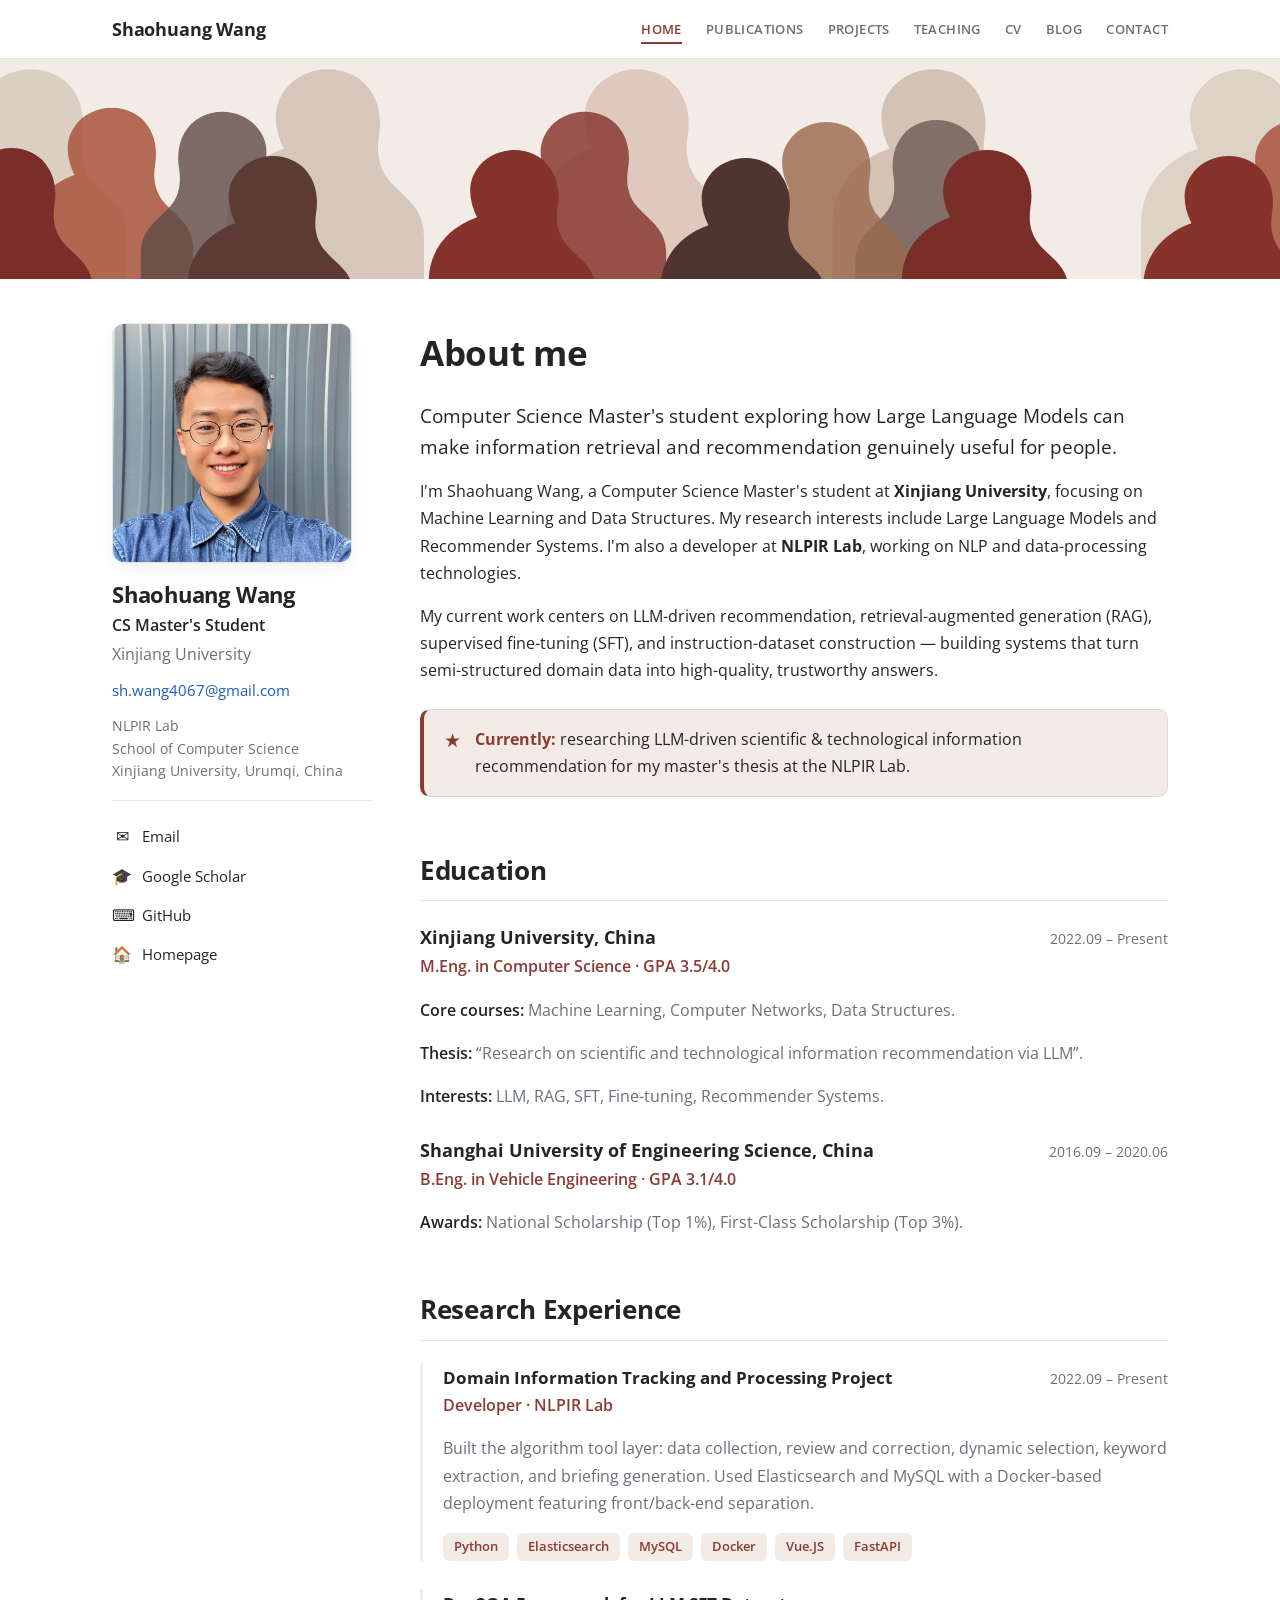
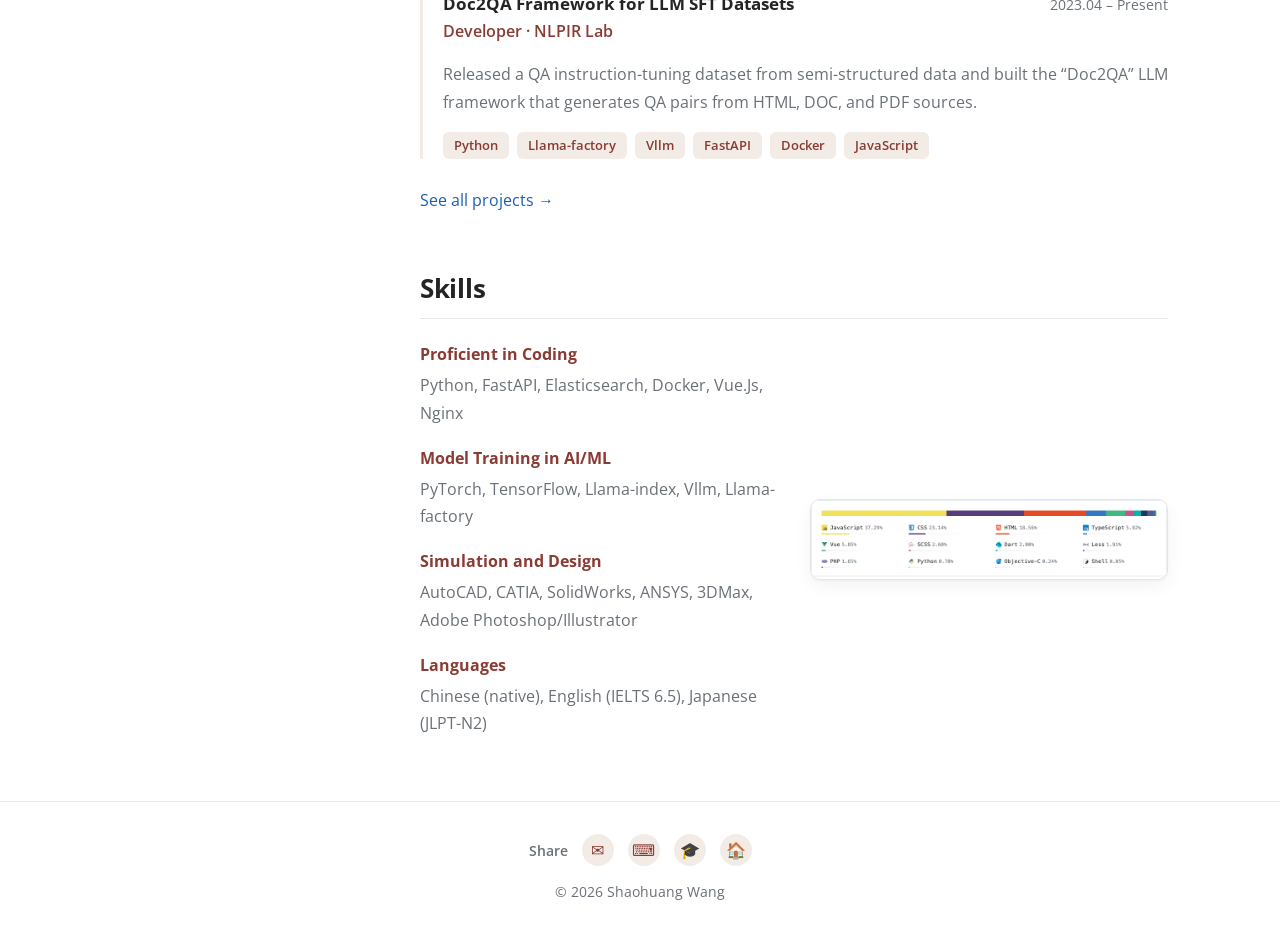
==== commit 91a8e0ae: "v2: switch to Open Sans, multi-page site (publications/projects/teaching/cv/contact/blog) + contest " ====
--- a/index.html
+++ b/index.html
@@ -3,32 +3,33 @@
 <head>
   <meta charset="UTF-8" />
   <meta name="viewport" content="width=device-width, initial-scale=1.0" />
-  <title>Shaohuang Wang</title>
+  <title>Shaohuang Wang — Home</title>
   <meta name="description" content="Shaohuang Wang — Computer Science Master's student at Xinjiang University and developer at NLPIR Lab. Research on Large Language Models and Recommender Systems." />
   <meta name="author" content="Shaohuang Wang" />
   <link rel="icon" href="data:image/svg+xml,<svg xmlns=%22http://www.w3.org/2000/svg%22 viewBox=%220 0 100 100%22><text y=%22.9em%22 font-size=%2290%22>📘</text></svg>" />
   <link rel="preconnect" href="https://fonts.googleapis.com" />
   <link rel="preconnect" href="https://fonts.gstatic.com" crossorigin />
-  <link href="https://fonts.googleapis.com/css2?family=Inter:wght@400;500;600;700&family=Lora:ital,wght@0,500;0,600;1,500&display=swap" rel="stylesheet" />
+  <link href="https://fonts.googleapis.com/css2?family=Open+Sans:wght@400;700&display=swap" rel="stylesheet" />
   <link rel="stylesheet" href="css/style.css" />
 </head>
 <body>
   <!-- ===== Header bar ===== -->
   <header class="site-header" id="top">
     <div class="site-header-inner">
-      <a class="brand" href="#top">Shaohuang Wang</a>
+      <a class="brand" href="index.html">Shaohuang Wang</a>
       <input type="checkbox" id="nav-toggle" class="nav-toggle" aria-hidden="true" />
       <label for="nav-toggle" class="nav-burger" aria-label="Toggle navigation">
         <span></span><span></span><span></span>
       </label>
       <nav class="nav" aria-label="Primary">
         <ul class="nav-links">
-          <li><a href="#about" class="is-current">Home</a></li>
-          <li><a href="#publications">Publications</a></li>
-          <li><a href="#research">Research</a></li>
-          <li><a href="#education">Education</a></li>
-          <li><a href="#skills">Skills</a></li>
-          <li><a href="#contact">Contact</a></li>
+          <li><a href="index.html" class="is-current" aria-current="page">Home</a></li>
+          <li><a href="publications.html">Publications</a></li>
+          <li><a href="projects.html">Projects</a></li>
+          <li><a href="teaching.html">Teaching</a></li>
+          <li><a href="cv.html">CV</a></li>
+          <li><a href="blog.html">Blog</a></li>
+          <li><a href="contact.html">Contact</a></li>
         </ul>
       </nav>
     </div>
@@ -57,7 +58,6 @@
         <li><a href="mailto:sh.wang4067@gmail.com"><span class="ico" aria-hidden="true">✉</span> Email</a></li>
         <li><a href="https://scholar.google.com" target="_blank" rel="noopener"><span class="ico" aria-hidden="true">🎓</span> Google Scholar</a></li>
         <li><a href="https://github.com/wdzhwsh4076" target="_blank" rel="noopener"><span class="ico" aria-hidden="true">⌨</span> GitHub</a></li>
-        <li><a href="https://twitter.com" target="_blank" rel="noopener"><span class="ico" aria-hidden="true">🐦</span> Twitter</a></li>
         <li><a href="https://nicedata.eu.org" target="_blank" rel="noopener"><span class="ico" aria-hidden="true">🏠</span> Homepage</a></li>
       </ul>
     </aside>
@@ -115,61 +115,6 @@
         </div>
       </section>
 
-      <!-- Publications -->
-      <section class="block" id="publications">
-        <h2 class="block-title">Publications</h2>
-
-        <article class="pub-featured">
-          <div class="pub-figure">
-            <img src="static/paper1.png" alt="Figure from In-Context Tense Attack publication" loading="lazy" />
-          </div>
-          <div class="pub-body">
-            <h3>Bypassing LLM Safeguards: The In-Context Tense Attack Approach</h3>
-            <p class="pub-meta">Wang, S et al. &middot; International Conference on Computer Engineering and Networks &middot; arXiv:2406.12243 (2024) &middot; <span class="badge badge-accepted">Accepted</span></p>
-            <p class="pub-summary">
-              Explores combining tense attacks with in-context examples to manipulate LLM security,
-              and proposes the In-Context Tense Attack (ITA) for jailbreaking large language models.
-            </p>
-            <p class="pub-actions">
-              <a href="https://arxiv.org/abs/2406.12243" target="_blank" rel="noopener">Arxiv</a>
-              <a href="https://arxiv.org/pdf/2406.12243" target="_blank" rel="noopener">PDF</a>
-              <a href="https://arxiv.org/abs/2406.12243" target="_blank" rel="noopener">Cite</a>
-            </p>
-          </div>
-        </article>
-
-        <article class="pub-featured pub-reverse">
-          <div class="pub-figure">
-            <img src="static/paper2-1.png" alt="Figure from CherryRec news recommendation framework" loading="lazy" />
-          </div>
-          <div class="pub-body">
-            <h3>CherryRec: Enhancing News Recommendation Quality via LLM driven Framework</h3>
-            <p class="pub-meta">Wang, S et al. &middot; ICASSP (2025) &middot; <span class="badge badge-review">Under Review</span></p>
-            <p class="pub-summary">
-              CherryRec is a news recommendation framework that uses LLMs to filter low-value news and
-              recommend high-quality news through user-preference understanding and multi-dimensional
-              scoring (KnRS + CnLE).
-            </p>
-            <p class="pub-actions">
-              <a href="#" target="_blank" rel="noopener">Arxiv</a>
-              <a href="#" target="_blank" rel="noopener">PDF</a>
-              <a href="#" target="_blank" rel="noopener">Cite</a>
-            </p>
-          </div>
-        </article>
-
-        <h3 class="subhead">Full publication list</h3>
-        <ol class="pub-list">
-          <li>Wang, S et al. &ldquo;Bypassing LLM Safeguards: The In-Context Tense Attack Approach.&rdquo; Int'l Conf. on Computer Engineering and Networks, arXiv:2406.12243 (2024). <span class="badge badge-accepted">Accepted</span></li>
-          <li>Wang, S et al. &ldquo;CherryRec: Enhancing News Recommendation Quality via LLM driven Framework.&rdquo; ICASSP (2025). <span class="badge badge-review">Under Review</span></li>
-          <li>Liang, Y &amp; Wang, S et al. &ldquo;LLaMA-MoT: A Cost-Effective Framework for Visual-Linguistic Instruction Tuning Based on Multi-Head Adapters and Chain-of-Thought.&rdquo; ESWA (2024). <span class="badge badge-review">Under Review</span></li>
-          <li>Wang, S et al. &ldquo;An agile construction method of instruction fine-tuning dataset based on semi-structured data.&rdquo; Patent (2024). <span class="badge badge-review">Submitted</span></li>
-          <li>Wang, S et al. &ldquo;Finite element analysis of modular automotive body based on Ansys.&rdquo; Guangxi Journal of Light Industry (2020). <span class="badge badge-accepted">Accepted</span></li>
-          <li>Wang, S et al. &ldquo;Buffer connecting device for vehicle.&rdquo; Patent (2020). <span class="badge badge-accepted">Accepted</span></li>
-        </ol>
-        <p class="pub-note">Still in possession of 8 patents, along with various other publications.</p>
-      </section>
-
       <!-- Research Experience -->
       <section class="block" id="research">
         <h2 class="block-title">Research Experience</h2>
@@ -202,6 +147,7 @@
             <li>Python</li><li>Llama-factory</li><li>Vllm</li><li>FastAPI</li><li>Docker</li><li>JavaScript</li>
           </ul>
         </div>
+        <p><a href="projects.html">See all projects &rarr;</a></p>
       </section>
 
       <!-- Skills -->
@@ -231,18 +177,6 @@
           </figure>
         </div>
       </section>
-
-      <!-- Contact -->
-      <section class="block" id="contact">
-        <h2 class="block-title">Contact</h2>
-        <ul class="contact-list">
-          <li><span class="contact-label">Email</span><a href="mailto:sh.wang4067@gmail.com">sh.wang4067@gmail.com</a></li>
-          <li><span class="contact-label">Tel</span><a href="tel:+8618116152720">+86 181-1615-2720</a></li>
-          <li><span class="contact-label">Homepage</span><a href="https://nicedata.eu.org" target="_blank" rel="noopener">nicedata.eu.org</a></li>
-          <li><span class="contact-label">GitHub</span><a href="https://github.com/wdzhwsh4076" target="_blank" rel="noopener">wdzhwsh4076</a></li>
-          <li><span class="contact-label">Address</span><span>Boda Campus, Xinjiang University, Urumqi City, China</span></li>
-        </ul>
-      </section>
     </main>
   </div>
 
@@ -253,7 +187,6 @@
       <a href="mailto:sh.wang4067@gmail.com" aria-label="Email">✉</a>
       <a href="https://github.com/wdzhwsh4076" target="_blank" rel="noopener" aria-label="GitHub">⌨</a>
       <a href="https://scholar.google.com" target="_blank" rel="noopener" aria-label="Google Scholar">🎓</a>
-      <a href="https://twitter.com" target="_blank" rel="noopener" aria-label="Twitter">🐦</a>
       <a href="https://nicedata.eu.org" target="_blank" rel="noopener" aria-label="Homepage">🏠</a>
     </div>
     <p class="footer-copy">&copy; <span id="year">2026</span> Shaohuang Wang</p>
--- a/css/style.css
+++ b/css/style.css
@@ -13,8 +13,8 @@
   --max: 1120px;
   --radius: 10px;
   --shadow: 0 1px 2px rgba(0,0,0,.04), 0 6px 18px rgba(0,0,0,.05);
-  --font-body: 'Inter', -apple-system, BlinkMacSystemFont, 'Segoe UI', Roboto, Helvetica, Arial, sans-serif;
-  --font-head: 'Lora', Georgia, 'Times New Roman', serif;
+  --font-body: 'Open Sans', -apple-system, BlinkMacSystemFont, 'Segoe UI', Roboto, Helvetica, Arial, sans-serif;
+  --font-head: 'Open Sans', -apple-system, BlinkMacSystemFont, 'Segoe UI', Roboto, Helvetica, Arial, sans-serif;
 }
 
 * { box-sizing: border-box; }
@@ -165,14 +165,14 @@
 .about-title {
   font-family: var(--font-head);
   font-size: 2.2rem;
-  font-weight: 600;
+  font-weight: 700;
   margin: 0 0 18px;
   letter-spacing: -.01em;
 }
 .block-title {
   font-family: var(--font-head);
   font-size: 1.6rem;
-  font-weight: 600;
+  font-weight: 700;
   margin: 0 0 22px;
   padding-bottom: 8px;
   border-bottom: 1px solid var(--line);
@@ -188,6 +188,7 @@
 .subhead {
   font-family: var(--font-head);
   font-size: 1.2rem;
+  font-weight: 700;
   margin: 36px 0 14px;
 }
 
@@ -411,3 +412,160 @@
   .contact-list li { flex-direction: column; gap: 2px; }
   .contact-label { flex: none; }
 }
+
+/* ===== Page intro ===== */
+.page-intro { color: var(--muted); font-size: 1.05rem; margin: 0 0 28px; max-width: 60ch; }
+
+/* ===== Publications list (reference /publications layout) ===== */
+.pub-entries { list-style: none; margin: 0; padding: 0; }
+.pub-entry {
+  display: flex;
+  gap: 20px;
+  align-items: flex-start;
+  padding: 22px 0;
+  border-bottom: 1px solid var(--line);
+}
+.pub-entry:first-child { padding-top: 0; }
+.pub-entry:last-child { border-bottom: none; }
+.pub-thumb {
+  flex: 0 0 132px;
+  width: 132px;
+}
+.pub-thumb img {
+  width: 100%;
+  aspect-ratio: 16 / 10;
+  object-fit: cover;
+  border-radius: 8px;
+  border: 1px solid var(--line);
+  background: #fafafa;
+}
+.pub-entry-body { flex: 1; min-width: 0; }
+.pub-entry-title {
+  font-size: 1.05rem;
+  font-weight: 700;
+  margin: 0 0 6px;
+  line-height: 1.4;
+}
+.pub-entry-title a { color: var(--text); }
+.pub-entry-title a:hover { color: var(--accent); }
+.pub-entry-authors { color: var(--text); font-size: .92rem; margin: 0 0 3px; }
+.pub-entry-venue { color: var(--muted); font-size: .9rem; margin: 0 0 10px; font-style: italic; }
+.chip-row { list-style: none; display: flex; flex-wrap: wrap; gap: 7px; margin: 0 0 10px; padding: 0; }
+.chip {
+  background: var(--accent-soft);
+  color: var(--accent);
+  font-size: .72rem;
+  font-weight: 700;
+  letter-spacing: .02em;
+  text-transform: uppercase;
+  padding: 3px 10px;
+  border-radius: 999px;
+}
+.pub-entry-links a { display: inline-block; margin-right: 14px; font-weight: 700; font-size: .85rem; }
+
+/* ===== Project cards ===== */
+.card-grid {
+  display: grid;
+  grid-template-columns: repeat(auto-fill, minmax(280px, 1fr));
+  gap: 24px;
+}
+.card {
+  display: flex;
+  flex-direction: column;
+  background: var(--surface);
+  border: 1px solid var(--line);
+  border-radius: var(--radius);
+  overflow: hidden;
+  box-shadow: var(--shadow);
+}
+.card-media { line-height: 0; background: var(--accent-soft); }
+.card-media img { width: 100%; aspect-ratio: 5 / 3; object-fit: cover; }
+.card-body { padding: 18px 20px 20px; display: flex; flex-direction: column; flex: 1; }
+.card-body h3 { font-size: 1.08rem; margin: 0 0 6px; }
+.card-meta { color: var(--accent); font-weight: 700; font-size: .82rem; margin: 0 0 10px; }
+.card-body p { color: var(--muted); margin: 0 0 14px; font-size: .95rem; }
+.card .tag-row, .card .chip-row { margin-top: auto; }
+.sample-note { color: var(--muted); font-style: italic; font-size: .92rem; margin: 4px 0 24px; }
+
+/* ===== CV ===== */
+.cv-actions { margin: 0 0 30px; }
+.btn {
+  display: inline-block;
+  background: var(--accent);
+  color: #fff;
+  font-weight: 700;
+  font-size: .9rem;
+  padding: 10px 20px;
+  border-radius: 8px;
+  border: none;
+  cursor: pointer;
+}
+.btn:hover { background: #74302a; text-decoration: none; color: #fff; }
+.cv-row {
+  display: flex;
+  justify-content: space-between;
+  align-items: baseline;
+  flex-wrap: wrap;
+  gap: 2px 16px;
+}
+.cv-row h3 { font-size: 1.05rem; margin: 0; }
+.cv-row .cv-date { color: var(--muted); font-size: .9rem; white-space: nowrap; }
+.cv-sub { color: var(--accent); font-weight: 700; margin: 2px 0 6px; }
+.cv-item { margin-bottom: 22px; }
+.cv-item:last-child { margin-bottom: 0; }
+.cv-item p { color: var(--muted); margin: 0 0 6px; }
+
+/* ===== Contact form ===== */
+.contact-form { margin-top: 8px; max-width: 520px; }
+.field { margin-bottom: 16px; }
+.field label { display: block; font-weight: 700; font-size: .88rem; margin-bottom: 6px; }
+.field input, .field textarea {
+  width: 100%;
+  font: inherit;
+  color: var(--text);
+  padding: 10px 12px;
+  border: 1px solid var(--line);
+  border-radius: 8px;
+  background: #fff;
+}
+.field input:focus, .field textarea:focus { outline: 2px solid var(--accent); border-color: var(--accent); }
+.field textarea { min-height: 130px; resize: vertical; }
+
+/* ===== Blog ===== */
+.post-list { list-style: none; margin: 0; padding: 0; }
+.post-card {
+  display: flex;
+  gap: 22px;
+  align-items: stretch;
+  border: 1px solid var(--line);
+  border-radius: var(--radius);
+  overflow: hidden;
+  box-shadow: var(--shadow);
+  margin-bottom: 22px;
+}
+.post-card-media { flex: 0 0 38%; max-width: 38%; line-height: 0; background: var(--accent-soft); }
+.post-card-media img { width: 100%; height: 100%; object-fit: cover; }
+.post-card-body { padding: 20px 22px; }
+.post-card-body h3 { margin: 0 0 6px; font-size: 1.2rem; }
+.post-card-body h3 a { color: var(--text); }
+.post-card-body h3 a:hover { color: var(--accent); }
+.post-date { color: var(--muted); font-size: .85rem; margin: 0 0 10px; }
+.post-excerpt { color: var(--muted); margin: 0 0 12px; }
+
+/* ===== Article ===== */
+.article-cover { margin: 0 0 26px; line-height: 0; }
+.article-cover img { width: 100%; border-radius: var(--radius); border: 1px solid var(--line); }
+.article h2 { font-family: var(--font-head); font-size: 1.5rem; font-weight: 700; margin: 34px 0 14px; }
+.article h3 { font-family: var(--font-head); font-size: 1.15rem; font-weight: 700; margin: 24px 0 10px; }
+.article p { margin: 0 0 16px; }
+.article ul, .article ol { margin: 0 0 18px; padding-left: 1.4em; }
+.article li { margin-bottom: 8px; }
+.article .lead { margin-bottom: 22px; }
+
+@media (max-width: 560px) {
+  .pub-entry { flex-direction: column; gap: 12px; }
+  .pub-thumb { flex: 0 0 auto; width: 100%; max-width: 220px; }
+  .post-card { flex-direction: column; }
+  .post-card-media { flex: 0 0 auto; max-width: 100%; }
+  .post-card-media img { aspect-ratio: 16 / 9; }
+}
